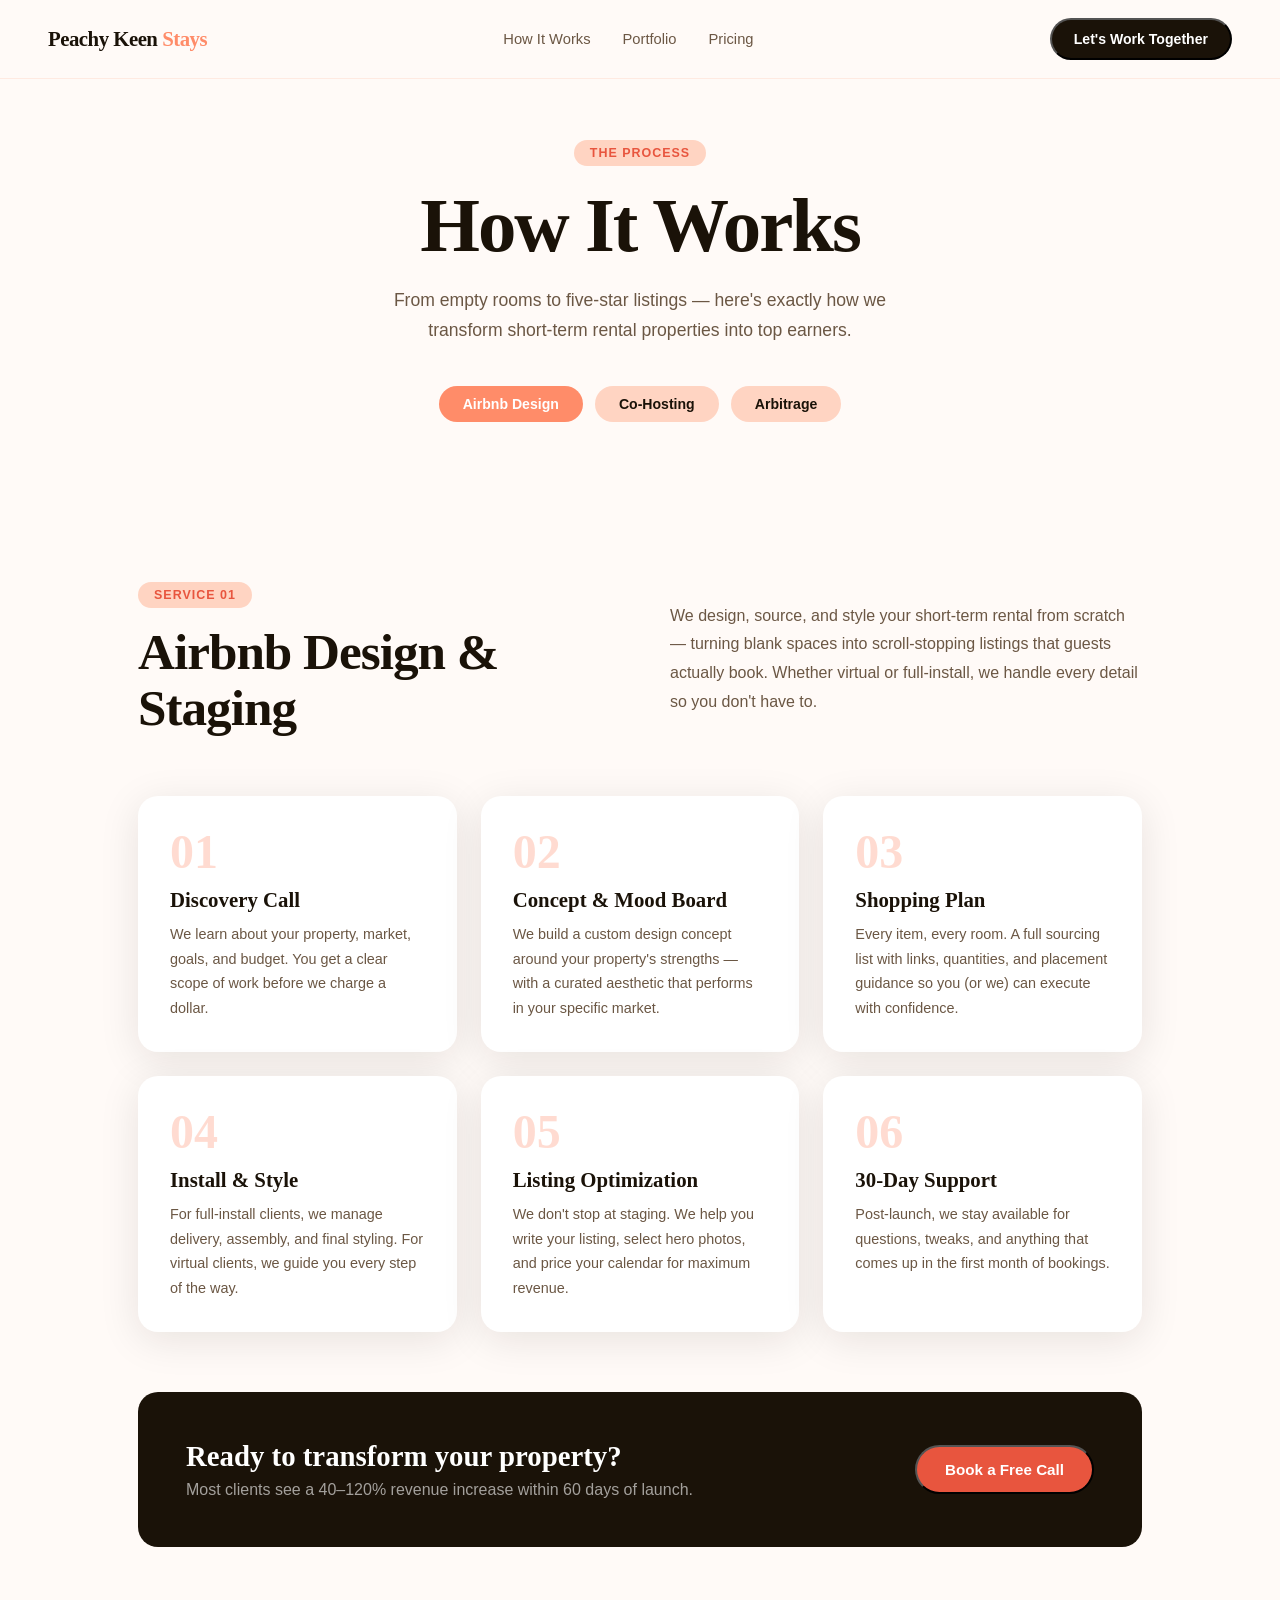
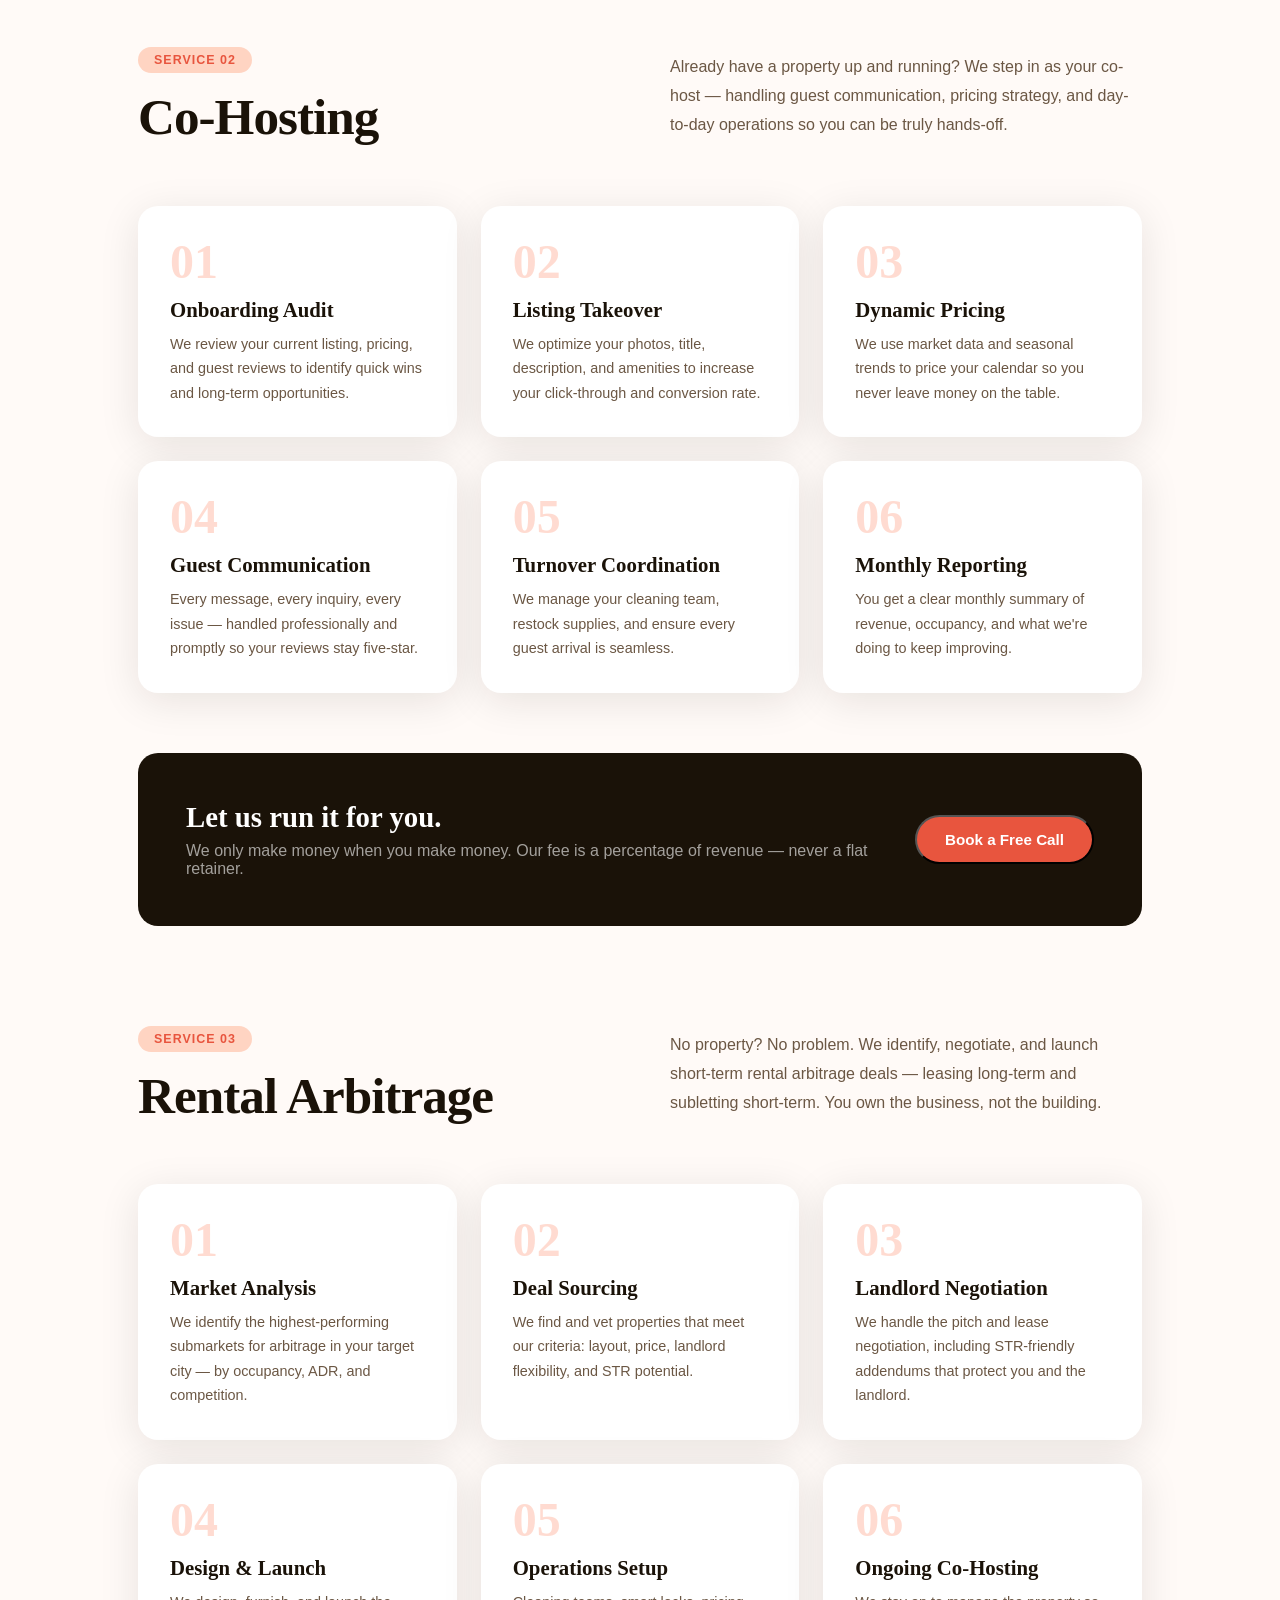
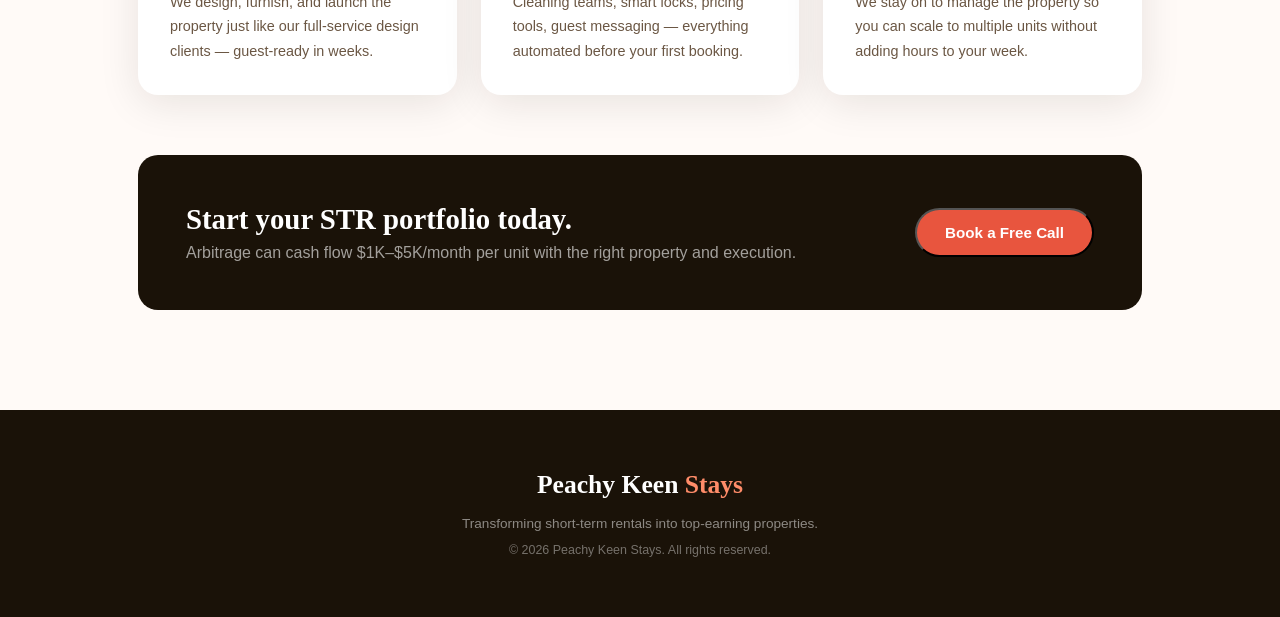
==== how-it-works.html @ 4a0c141a "Add how-it-works page" ====
<!DOCTYPE html>
<html lang="en">
<head>
  <meta charset="UTF-8"/>
  <meta name="viewport" content="width=device-width, initial-scale=1.0"/>
  <title>How It Works – Peachy Keen Stays</title>
  <link rel="preconnect" href="https://fonts.googleapis.com">
  <link rel="preconnect" href="https://fonts.gstatic.com" crossorigin>
  <link href="https://fonts.googleapis.com/css2?family=Libre+Baskerville:ital,wght@0,400;0,700;1,400;1,700&family=Nunito+Sans:wght@300;400;600;700;800&display=swap" rel="stylesheet">
  <link rel="stylesheet" href="styles.css">
  <style>
    .hiw-hero{padding:140px 48px 80px;max-width:900px;margin:0 auto;text-align:center;}
    .hiw-hero h1{font-family:var(--font-head);font-size:clamp(3rem,6vw,5rem);font-weight:800;color:var(--dark);letter-spacing:-2px;margin-bottom:16px;}
    .hiw-hero p{color:var(--mid);font-size:1.1rem;max-width:560px;margin:0 auto 40px;line-height:1.7;}
    .hiw-pills{display:flex;gap:12px;justify-content:center;flex-wrap:wrap;margin-bottom:80px;}
    .hiw-pill{background:var(--peach-light);color:var(--peach-dark);padding:10px 24px;border-radius:50px;font-size:.88rem;font-weight:700;cursor:pointer;text-decoration:none;transition:background .2s;}
    .hiw-pill:hover,.hiw-pill.active{background:var(--peach);color:white;}
    .hiw-service{max-width:1100px;margin:0 auto 100px;padding:0 48px;}
    .hiw-service-header{display:grid;grid-template-columns:1fr 1fr;gap:60px;align-items:center;margin-bottom:60px;}
    .hiw-service-header h2{font-family:var(--font-head);font-size:clamp(2rem,4vw,3.5rem);font-weight:800;color:var(--dark);letter-spacing:-1px;line-height:1.1;}
    .hiw-service-header p{color:var(--mid);line-height:1.8;font-size:1rem;}
    .hiw-steps{display:grid;grid-template-columns:repeat(3,1fr);gap:24px;margin-bottom:60px;}
    .hiw-step{background:var(--white);border-radius:var(--radius);padding:32px;box-shadow:var(--shadow);}
    .step-num{font-family:var(--font-head);font-size:3rem;font-weight:800;color:var(--peach);opacity:.3;line-height:1;margin-bottom:12px;}
    .hiw-step h3{font-family:var(--font-head);font-size:1.3rem;font-weight:800;color:var(--dark);margin-bottom:10px;}
    .hiw-step p{color:var(--mid);font-size:.9rem;line-height:1.7;}
    .hiw-cta-strip{background:var(--dark);border-radius:var(--radius);padding:48px;display:flex;align-items:center;justify-content:space-between;gap:32px;}
    .hiw-cta-strip h3{font-family:var(--font-head);font-size:1.8rem;font-weight:800;color:white;}
    .hiw-cta-strip p{color:rgba(255,255,255,.6);margin-top:8px;}
    @media(max-width:768px){
      .hiw-hero{padding:100px 24px 60px;}
      .hiw-service{padding:0 24px;}
      .hiw-service-header{grid-template-columns:1fr;gap:24px;}
      .hiw-steps{grid-template-columns:1fr;}
      .hiw-cta-strip{flex-direction:column;text-align:center;}
    }
  </style>
</head>
<body>
  <nav class="nav">
    <a href="index.html" class="nav-logo">Peachy Keen <span>Stays</span></a>
    <ul class="nav-links" id="navLinks">
      <li><a href="how-it-works.html">How It Works</a></li>
      <li><a href="portfolio.html">Portfolio</a></li>
      <li><a href="index.html#calculator">Pricing</a></li>
    </ul>
    <button class="nav-cta" onclick="document.getElementById('bookingModal').style.display='flex'">Let's Work Together</button>
    <button class="hamburger" onclick="toggleMenu()">☰</button>
  </nav>

  <div class="hiw-hero">
    <span class="section-label">The Process</span>
    <h1>How It Works</h1>
    <p>From empty rooms to five-star listings — here's exactly how we transform short-term rental properties into top earners.</p>
    <div class="hiw-pills">
      <a href="#airbnb-design" class="hiw-pill active">Airbnb Design</a>
      <a href="#co-hosting" class="hiw-pill">Co-Hosting</a>
      <a href="#arbitrage" class="hiw-pill">Arbitrage</a>
    </div>
  </div>

  <!-- AIRBNB DESIGN -->
  <div class="hiw-service" id="airbnb-design">
    <div class="hiw-service-header">
      <div>
        <span class="section-label">Service 01</span>
        <h2>Airbnb Design &amp; Staging</h2>
      </div>
      <p>We design, source, and style your short-term rental from scratch — turning blank spaces into scroll-stopping listings that guests actually book. Whether virtual or full-install, we handle every detail so you don't have to.</p>
    </div>
    <div class="hiw-steps">
      <div class="hiw-step"><div class="step-num">01</div><h3>Discovery Call</h3><p>We learn about your property, market, goals, and budget. You get a clear scope of work before we charge a dollar.</p></div>
      <div class="hiw-step"><div class="step-num">02</div><h3>Concept &amp; Mood Board</h3><p>We build a custom design concept around your property's strengths — with a curated aesthetic that performs in your specific market.</p></div>
      <div class="hiw-step"><div class="step-num">03</div><h3>Shopping Plan</h3><p>Every item, every room. A full sourcing list with links, quantities, and placement guidance so you (or we) can execute with confidence.</p></div>
      <div class="hiw-step"><div class="step-num">04</div><h3>Install &amp; Style</h3><p>For full-install clients, we manage delivery, assembly, and final styling. For virtual clients, we guide you every step of the way.</p></div>
      <div class="hiw-step"><div class="step-num">05</div><h3>Listing Optimization</h3><p>We don't stop at staging. We help you write your listing, select hero photos, and price your calendar for maximum revenue.</p></div>
      <div class="hiw-step"><div class="step-num">06</div><h3>30-Day Support</h3><p>Post-launch, we stay available for questions, tweaks, and anything that comes up in the first month of bookings.</p></div>
    </div>
    <div class="hiw-cta-strip">
      <div><h3>Ready to transform your property?</h3><p>Most clients see a 40–120% revenue increase within 60 days of launch.</p></div>
      <button class="btn-primary" onclick="document.getElementById('bookingModal').style.display='flex'">Book a Free Call</button>
    </div>
  </div>

  <!-- CO-HOSTING -->
  <div class="hiw-service" id="co-hosting">
    <div class="hiw-service-header">
      <div>
        <span class="section-label">Service 02</span>
        <h2>Co-Hosting</h2>
      </div>
      <p>Already have a property up and running? We step in as your co-host — handling guest communication, pricing strategy, and day-to-day operations so you can be truly hands-off.</p>
    </div>
    <div class="hiw-steps">
      <div class="hiw-step"><div class="step-num">01</div><h3>Onboarding Audit</h3><p>We review your current listing, pricing, and guest reviews to identify quick wins and long-term opportunities.</p></div>
      <div class="hiw-step"><div class="step-num">02</div><h3>Listing Takeover</h3><p>We optimize your photos, title, description, and amenities to increase your click-through and conversion rate.</p></div>
      <div class="hiw-step"><div class="step-num">03</div><h3>Dynamic Pricing</h3><p>We use market data and seasonal trends to price your calendar so you never leave money on the table.</p></div>
      <div class="hiw-step"><div class="step-num">04</div><h3>Guest Communication</h3><p>Every message, every inquiry, every issue — handled professionally and promptly so your reviews stay five-star.</p></div>
      <div class="hiw-step"><div class="step-num">05</div><h3>Turnover Coordination</h3><p>We manage your cleaning team, restock supplies, and ensure every guest arrival is seamless.</p></div>
      <div class="hiw-step"><div class="step-num">06</div><h3>Monthly Reporting</h3><p>You get a clear monthly summary of revenue, occupancy, and what we're doing to keep improving.</p></div>
    </div>
    <div class="hiw-cta-strip">
      <div><h3>Let us run it for you.</h3><p>We only make money when you make money. Our fee is a percentage of revenue — never a flat retainer.</p></div>
      <button class="btn-primary" onclick="document.getElementById('bookingModal').style.display='flex'">Book a Free Call</button>
    </div>
  </div>

  <!-- ARBITRAGE -->
  <div class="hiw-service" id="arbitrage">
    <div class="hiw-service-header">
      <div>
        <span class="section-label">Service 03</span>
        <h2>Rental Arbitrage</h2>
      </div>
      <p>No property? No problem. We identify, negotiate, and launch short-term rental arbitrage deals — leasing long-term and subletting short-term. You own the business, not the building.</p>
    </div>
    <div class="hiw-steps">
      <div class="hiw-step"><div class="step-num">01</div><h3>Market Analysis</h3><p>We identify the highest-performing submarkets for arbitrage in your target city — by occupancy, ADR, and competition.</p></div>
      <div class="hiw-step"><div class="step-num">02</div><h3>Deal Sourcing</h3><p>We find and vet properties that meet our criteria: layout, price, landlord flexibility, and STR potential.</p></div>
      <div class="hiw-step"><div class="step-num">03</div><h3>Landlord Negotiation</h3><p>We handle the pitch and lease negotiation, including STR-friendly addendums that protect you and the landlord.</p></div>
      <div class="hiw-step"><div class="step-num">04</div><h3>Design &amp; Launch</h3><p>We design, furnish, and launch the property just like our full-service design clients — guest-ready in weeks.</p></div>
      <div class="hiw-step"><div class="step-num">05</div><h3>Operations Setup</h3><p>Cleaning teams, smart locks, pricing tools, guest messaging — everything automated before your first booking.</p></div>
      <div class="hiw-step"><div class="step-num">06</div><h3>Ongoing Co-Hosting</h3><p>We stay on to manage the property so you can scale to multiple units without adding hours to your week.</p></div>
    </div>
    <div class="hiw-cta-strip">
      <div><h3>Start your STR portfolio today.</h3><p>Arbitrage can cash flow $1K–$5K/month per unit with the right property and execution.</p></div>
      <button class="btn-primary" onclick="document.getElementById('bookingModal').style.display='flex'">Book a Free Call</button>
    </div>
  </div>

  <footer style="background:var(--dark);color:white;padding:60px 48px;text-align:center;">
    <a href="index.html" style="font-family:var(--font-head);font-size:1.6rem;font-weight:800;color:white;text-decoration:none;">Peachy Keen <span style="color:var(--peach);">Stays</span></a>
    <p style="color:rgba(255,255,255,.5);font-size:.85rem;margin-top:16px;">Transforming short-term rentals into top-earning properties.</p>
    <p style="color:rgba(255,255,255,.4);font-size:.78rem;margin-top:12px;">© 2026 Peachy Keen Stays. All rights reserved.</p>
  </footer>
  <div id="bookingModal" style="display:none;position:fixed;inset:0;background:rgba(0,0,0,.6);z-index:500;align-items:center;justify-content:center;" onclick="if(event.target===this)this.style.display='none'">
    <div style="background:white;border-radius:24px;padding:40px;max-width:520px;width:90%;max-height:90vh;overflow-y:auto;position:relative;">
      <button onclick="document.getElementById('bookingModal').style.display='none'" style="position:absolute;top:16px;right:20px;background:none;border:none;font-size:1.5rem;cursor:pointer;color:var(--mid);">✕</button>
      <h2 style="font-family:var(--font-head);font-size:1.8rem;font-weight:800;margin-bottom:8px;">Book a Free Intro Call</h2>
      <p style="color:var(--mid);margin-bottom:24px;font-size:.95rem;">Let's talk about your property and how we can maximize its potential.</p>
      <iframe src="https://app.usemotion.com/meet/faith-storey/design-intro" width="100%" height="400" frameborder="0" style="border-radius:12px;"></iframe>
    </div>
  </div>
  <script>
    function toggleMenu() {
      document.getElementById('navLinks').classList.toggle('open');
    }
    // Sticky bar scroll trigger
    window.addEventListener('scroll', function() {
      const bar = document.getElementById('stickyBar');
      if (bar) bar.style.transform = window.scrollY > window.innerHeight * 0.5 ? 'translateY(0)' : 'translateY(100%)';
    });
  </script>
</body>
</html>
---- styles.css ----
/* ===========================
   PEACHY KEEN STAYS - STYLES
   =========================== */

:root {
  --peach: #FF8C69;
  --peach-light: #FFD4C2;
  --peach-pale: #FFF5F0;
  --coral: #E8553E;
  --teal: #2A9D8F;
  --teal-dark: #1A7A6E;
  --cream: #FFFAF7;
  --dark: #1A1208;
  --dark-soft: #2D2010;
  --mid: #6B5744;
  --light: #F7EDE4;
  --white: #FFFFFF;
  --font-head: 'Playfair Display', serif;
  --font-body: 'DM Sans', sans-serif;
  --radius: 20px;
  --radius-sm: 12px;
  --shadow: 0 8px 40px rgba(26,18,8,0.10);
  --shadow-lg: 0 20px 80px rgba(26,18,8,0.15);
}

* { margin: 0; padding: 0; box-sizing: border-box; }

html { scroll-behavior: smooth; }

body {
  font-family: var(--font-body);
  background: var(--cream);
  color: var(--dark);
  overflow-x: hidden;
}

/* ========== TYPOGRAPHY ========== */
h1, h2, h3 { font-family: var(--font-head); }

/* ========== NAV ========== */
.nav {
  position: fixed;
  top: 0; left: 0; right: 0;
  z-index: 100;
  display: flex;
  align-items: center;
  justify-content: space-between;
  padding: 18px 48px;
  background: rgba(255,250,247,0.92);
  backdrop-filter: blur(12px);
  border-bottom: 1px solid rgba(255,140,105,0.15);
}

.nav-logo {
  font-family: var(--font-head);
  font-size: 1.3rem;
  font-weight: 900;
  color: var(--dark);
  text-decoration: none;
  letter-spacing: -0.5px;
}
.nav-logo span { color: var(--peach); }

.nav-links {
  display: flex;
  gap: 32px;
  list-style: none;
}
.nav-links a {
  color: var(--mid);
  text-decoration: none;
  font-size: 0.92rem;
  font-weight: 500;
  transition: color 0.2s;
}
.nav-links a:hover { color: var(--coral); }

.nav-cta {
  background: var(--dark);
  color: var(--white);
  padding: 11px 22px;
  border-radius: 50px;
  text-decoration: none;
  font-size: 0.88rem;
  font-weight: 600;
  transition: background 0.2s, transform 0.2s;
}
.nav-cta:hover { background: var(--coral); transform: translateY(-1px); }

.hamburger {
  display: none;
  background: none;
  border: none;
  font-size: 1.5rem;
  cursor: pointer;
  color: var(--dark);
}

/* ========== BUTTONS ========== */
.btn-primary {
  display: inline-block;
  background: var(--coral);
  color: white;
  padding: 14px 28px;
  border-radius: 50px;
  text-decoration: none;
  font-weight: 600;
  font-size: 0.95rem;
  transition: all 0.2s;
  white-space: nowrap;
}
.btn-primary:hover {
  background: #d04430;
  transform: translateY(-2px);
  box-shadow: 0 8px 24px rgba(232,85,62,0.35);
}

.btn-secondary {
  display: inline-block;
  color: var(--dark);
  padding: 14px 28px;
  border-radius: 50px;
  text-decoration: none;
  font-weight: 600;
  font-size: 0.95rem;
  border: 2px solid var(--dark);
  transition: all 0.2s;
}
.btn-secondary:hover {
  background: var(--dark);
  color: white;
  transform: translateY(-2px);
}

/* ========== HERO ========== */
.hero {
  min-height: 100vh;
  display: flex;
  align-items: center;
  padding: 120px 48px 80px;
  gap: 60px;
  background: var(--cream);
  position: relative;
  overflow: hidden;
}

.hero::before {
  content: '';
  position: absolute;
  top: -200px; right: -200px;
  width: 700px; height: 700px;
  background: radial-gradient(circle, rgba(255,140,105,0.18) 0%, transparent 70%);
  pointer-events: none;
}

.hero-content {
  flex: 1;
  max-width: 580px;
  position: relative;
  z-index: 1;
}

.hero-tag {
  display: inline-block;
  background: var(--peach-light);
  color: var(--coral);
  padding: 8px 18px;
  border-radius: 50px;
  font-size: 0.82rem;
  font-weight: 600;
  letter-spacing: 0.5px;
  text-transform: uppercase;
  margin-bottom: 24px;
}

.hero-title {
  font-size: clamp(3rem, 6vw, 5.5rem);
  line-height: 1.05;
  color: var(--dark);
  margin-bottom: 24px;
  letter-spacing: -2px;
}
.hero-title em {
  font-style: italic;
  color: var(--peach);
}

.hero-sub {
  font-size: 1.1rem;
  color: var(--mid);
  line-height: 1.7;
  margin-bottom: 36px;
  max-width: 460px;
}

.hero-btns {
  display: flex;
  gap: 16px;
  flex-wrap: wrap;
}

.hero-visual {
  flex: 1;
  display: flex;
  justify-content: center;
  position: relative;
}

.hero-img-wrap {
  position: relative;
  width: 100%;
  max-width: 540px;
}

.hero-placeholder {
  width: 100%;
  aspect-ratio: 4/3;
  background: linear-gradient(135deg, var(--peach-light) 0%, var(--light) 100%);
  border-radius: 24px;
  display: flex;
  flex-direction: column;
  align-items: center;
  justify-content: center;
  gap: 8px;
  box-shadow: var(--shadow-lg);
}
.hero-placeholder span {
  font-size: 1.5rem;
  color: var(--peach);
  font-family: var(--font-head);
  font-weight: 700;
}
.hero-placeholder p {
  color: var(--mid);
  font-size: 0.9rem;
}

.hero-badge {
  position: absolute;
  bottom: -20px;
  left: -20px;
  background: var(--dark);
  color: white;
  padding: 18px 22px;
  border-radius: 18px;
  text-align: center;
  box-shadow: var(--shadow);
}
.badge-num {
  display: block;
  font-family: var(--font-head);
  font-size: 2rem;
  font-weight: 900;
  color: var(--peach);
  line-height: 1;
}
.badge-label {
  font-size: 0.75rem;
  font-weight: 500;
  opacity: 0.8;
}

/* ========== TICKER ========== */
.ticker-wrap {
  background: var(--dark);
  padding: 16px 0;
  overflow: hidden;
  white-space: nowrap;
}

.ticker {
  display: inline-block;
  animation: ticker 30s linear infinite;
}

.ticker span {
  display: inline-block;
  color: var(--peach);
  font-size: 0.88rem;
  font-weight: 600;
  letter-spacing: 0.5px;
  text-transform: uppercase;
  padding: 0 24px;
}

@keyframes ticker {
  0% { transform: translateX(0); }
  100% { transform: translateX(-50%); }
}

/* ========== SECTIONS ========== */
.section {
  padding: 100px 48px;
}

.section-inner {
  max-width: 1200px;
  margin: 0 auto;
}

.section-label {
  display: inline-block;
  background: var(--peach-light);
  color: var(--coral);
  padding: 6px 16px;
  border-radius: 50px;
  font-size: 0.78rem;
  font-weight: 700;
  letter-spacing: 1px;
  text-transform: uppercase;
  margin-bottom: 16px;
}

.section-title {
  font-size: clamp(2rem, 4vw, 3.2rem);
  line-height: 1.15;
  letter-spacing: -1.5px;
  color: var(--dark);
  margin-bottom: 20px;
}

.section-sub {
  color: var(--mid);
  font-size: 1.05rem;
  line-height: 1.7;
  max-width: 520px;
  margin-bottom: 48px;
}

/* ========== HOW IT WORKS ========== */
.how-it-works {
  background: var(--white);
}

.services-grid {
  display: grid;
  grid-template-columns: repeat(3, 1fr);
  gap: 24px;
  margin-top: 48px;
}

.service-card {
  padding: 40px 32px;
  border-radius: var(--radius);
  position: relative;
  overflow: hidden;
  transition: transform 0.3s, box-shadow 0.3s;
}
.service-card:hover {
  transform: translateY(-6px);
  box-shadow: var(--shadow-lg);
}

.card-peach { background: var(--peach-pale); }
.card-teal { background: #EBF8F6; }
.card-coral { background: #FFF0ED; }

.service-icon {
  font-size: 2.5rem;
  margin-bottom: 20px;
  display: block;
}

.service-card h3 {
  font-size: 1.5rem;
  color: var(--dark);
  margin-bottom: 12px;
  letter-spacing: -0.5px;
}

.service-card p {
  color: var(--mid);
  line-height: 1.65;
  margin-bottom: 24px;
  font-size: 0.95rem;
}

.card-link {
  color: var(--coral);
  text-decoration: none;
  font-weight: 600;
  font-size: 0.92rem;
  transition: gap 0.2s;
}
.card-link:hover { opacity: 0.75; }

/* ========== PORTFOLIO ========== */
.portfolio {
  background: var(--cream);
}

.portfolio-grid {
  display: grid;
  grid-template-columns: repeat(3, 1fr);
  gap: 28px;
  margin-bottom: 48px;
}

.portfolio-item {}

.slider-wrap {
  border-radius: var(--radius);
  overflow: hidden;
  box-shadow: var(--shadow);
  margin-bottom: 16px;
}

.before-after-container {
  position: relative;
  aspect-ratio: 4/3;
  overflow: hidden;
  cursor: ew-resize;
}

.img-placeholder {
  width: 100%;
  height: 100%;
  display: flex;
  align-items: center;
  justify-content: center;
  font-family: var(--font-head);
  font-size: 1.3rem;
  font-weight: 700;
}

.after-img {
  position: absolute;
  inset: 0;
  background: linear-gradient(135deg, #FFD4C2 0%, #FF8C69 100%);
  color: var(--coral);
}

.before-overlay {
  position: absolute;
  inset: 0;
  overflow: hidden;
  width: 50%;
}

.before-img {
  position: absolute;
  inset: 0;
  background: linear-gradient(135deg, #e8e8e8 0%, #b0b0b0 100%);
  color: #666;
  width: 100%;
  /* Make it look like it stretches past the clip */
  min-width: 200%;
  /* Offset to keep it visually aligned */
  transform-origin: left;
}

.slider-input {
  position: absolute;
  inset: 0;
  width: 100%;
  height: 100%;
  opacity: 0;
  cursor: ew-resize;
  z-index: 10;
  margin: 0;
}

.slider-handle {
  position: absolute;
  top: 50%;
  transform: translate(-50%, -50%);
  width: 40px;
  height: 40px;
  background: white;
  border-radius: 50%;
  display: flex;
  align-items: center;
  justify-content: center;
  font-size: 0.65rem;
  color: var(--dark);
  box-shadow: 0 2px 12px rgba(0,0,0,0.25);
  z-index: 9;
  pointer-events: none;
  font-weight: 700;
}

.portfolio-meta {
  padding: 4px 4px 0;
}
.portfolio-meta h4 {
  font-family: var(--font-head);
  font-size: 1.1rem;
  color: var(--dark);
  margin-bottom: 4px;
}
.portfolio-meta p {
  color: var(--mid);
  font-size: 0.85rem;
}

.center-btn {
  text-align: center;
}

/* ========== CALCULATOR ========== */
.calculator {
  background: var(--dark);
  color: white;
}

.calculator .section-label {
  background: rgba(255,140,105,0.2);
  color: var(--peach);
}

.calculator .section-title {
  color: white;
}

.calculator .section-sub {
  color: rgba(255,255,255,0.65);
}

.calc-wrap {
  display: grid;
  grid-template-columns: 1.4fr 1fr;
  gap: 48px;
  align-items: start;
}

.calc-form {
  background: rgba(255,255,255,0.06);
  border: 1px solid rgba(255,255,255,0.1);
  border-radius: var(--radius);
  padding: 40px;
}

.calc-group {
  margin-bottom: 32px;
}

.calc-group label {
  display: block;
  font-size: 0.88rem;
  font-weight: 600;
  color: rgba(255,255,255,0.7);
  text-transform: uppercase;
  letter-spacing: 0.5px;
  margin-bottom: 12px;
}

.calc-options {
  display: flex;
  gap: 10px;
  flex-wrap: wrap;
}

.calc-opt {
  padding: 10px 20px;
  border-radius: 50px;
  border: 1.5px solid rgba(255,255,255,0.2);
  background: transparent;
  color: rgba(255,255,255,0.7);
  font-family: var(--font-body);
  font-size: 0.88rem;
  font-weight: 500;
  cursor: pointer;
  transition: all 0.2s;
}

.calc-opt:hover {
  border-color: var(--peach);
  color: var(--peach);
}

.calc-opt.active {
  background: var(--peach);
  border-color: var(--peach);
  color: var(--dark);
  font-weight: 700;
}

.calc-range {
  width: 100%;
  accent-color: var(--peach);
  height: 6px;
  border-radius: 3px;
  background: rgba(255,255,255,0.15);
  outline: none;
  cursor: pointer;
}

.calc-result {
  display: flex;
  align-items: center;
  justify-content: space-between;
  padding-top: 28px;
  border-top: 1px solid rgba(255,255,255,0.12);
  gap: 20px;
  flex-wrap: wrap;
}

.calc-estimate {
  display: flex;
  flex-direction: column;
  gap: 4px;
}

.est-label {
  font-size: 0.8rem;
  font-weight: 600;
  color: rgba(255,255,255,0.5);
  text-transform: uppercase;
  letter-spacing: 0.5px;
}

.est-price {
  font-family: var(--font-head);
  font-size: 2rem;
  font-weight: 700;
  color: var(--peach);
  letter-spacing: -1px;
}

.calc-side {}

.calc-features {
  background: rgba(255,255,255,0.06);
  border: 1px solid rgba(255,140,105,0.25);
  border-radius: var(--radius);
  padding: 36px;
}

.calc-features h4 {
  font-family: var(--font-head);
  font-size: 1.4rem;
  color: white;
  margin-bottom: 20px;
}

.calc-features ul {
  list-style: none;
  display: flex;
  flex-direction: column;
  gap: 14px;
}

.calc-features li {
  color: rgba(255,255,255,0.75);
  font-size: 0.95rem;
  line-height: 1.5;
}

/* ========== SCHEDULING ========== */
.schedule {
  background: var(--light);
}

.schedule-inner {
  display: grid;
  grid-template-columns: 1fr 1fr;
  gap: 64px;
  align-items: center;
}

.schedule-text .section-title {
  margin-bottom: 20px;
}

.schedule-text p {
  color: var(--mid);
  line-height: 1.7;
  font-size: 1rem;
  margin-bottom: 28px;
}

.schedule-perks {
  list-style: none;
  display: flex;
  flex-direction: column;
  gap: 12px;
}

.schedule-perks li {
  color: var(--mid);
  font-weight: 500;
  font-size: 0.95rem;
}

.schedule-embed {
  background: white;
  border-radius: var(--radius);
  box-shadow: var(--shadow);
  overflow: hidden;
}

.embed-placeholder {
  padding: 60px 40px;
  text-align: center;
  display: flex;
  flex-direction: column;
  align-items: center;
  gap: 14px;
}

.embed-icon {
  font-size: 3rem;
}

.embed-placeholder h4 {
  font-family: var(--font-head);
  font-size: 1.4rem;
  color: var(--dark);
}

.embed-placeholder p {
  color: var(--mid);
  font-size: 0.92rem;
}

/* ========== FAQ ========== */
.faq {
  background: var(--white);
}

.faq-list {
  max-width: 760px;
  margin-top: 48px;
  display: flex;
  flex-direction: column;
  gap: 0;
}

.faq-item {
  border-bottom: 1px solid var(--light);
  cursor: pointer;
  padding: 24px 0;
  transition: all 0.2s;
}

.faq-q {
  display: flex;
  justify-content: space-between;
  align-items: center;
  font-weight: 600;
  font-size: 1rem;
  color: var(--dark);
  gap: 16px;
}

.faq-icon {
  width: 28px;
  height: 28px;
  background: var(--peach-light);
  color: var(--coral);
  border-radius: 50%;
  display: flex;
  align-items: center;
  justify-content: center;
  font-weight: 700;
  font-size: 1rem;
  flex-shrink: 0;
  transition: all 0.3s;
}

.faq-item.open .faq-icon {
  background: var(--coral);
  color: white;
  transform: rotate(45deg);
}

.faq-a {
  max-height: 0;
  overflow: hidden;
  transition: max-height 0.35s ease, padding 0.35s ease;
  color: var(--mid);
  line-height: 1.7;
  font-size: 0.95rem;
}

.faq-item.open .faq-a {
  max-height: 200px;
  padding-top: 14px;
}

/* ========== FOOTER ========== */
.footer {
  background: var(--dark-soft);
  color: white;
  padding: 64px 48px 0;
}

.footer-inner {
  max-width: 1200px;
  margin: 0 auto;
  display: grid;
  grid-template-columns: 2fr 1fr 1.5fr;
  gap: 48px;
  padding-bottom: 48px;
}

.footer-logo {
  font-family: var(--font-head);
  font-size: 1.5rem;
  font-weight: 900;
  margin-bottom: 14px;
}
.footer-logo span { color: var(--peach); }

.footer-brand p {
  color: rgba(255,255,255,0.55);
  font-size: 0.92rem;
  line-height: 1.6;
  margin-bottom: 20px;
  max-width: 280px;
}

.footer-socials {
  display: flex;
  gap: 16px;
}
.footer-socials a {
  color: rgba(255,255,255,0.6);
  text-decoration: none;
  font-size: 0.88rem;
  font-weight: 500;
  transition: color 0.2s;
}
.footer-socials a:hover { color: var(--peach); }

.footer-links {
  display: flex;
  flex-direction: column;
  gap: 12px;
}
.footer-links h5 {
  color: rgba(255,255,255,0.4);
  font-size: 0.75rem;
  text-transform: uppercase;
  letter-spacing: 1px;
  margin-bottom: 4px;
}
.footer-links a {
  color: rgba(255,255,255,0.65);
  text-decoration: none;
  font-size: 0.92rem;
  transition: color 0.2s;
}
.footer-links a:hover { color: var(--peach); }

.footer-cta {
  display: flex;
  flex-direction: column;
  gap: 16px;
}
.footer-cta h5 {
  font-family: var(--font-head);
  font-size: 1.3rem;
  color: white;
  line-height: 1.35;
}

.footer-bottom {
  max-width: 1200px;
  margin: 0 auto;
  padding: 20px 0;
  border-top: 1px solid rgba(255,255,255,0.08);
}
.footer-bottom p {
  color: rgba(255,255,255,0.35);
  font-size: 0.82rem;
}

/* ========== RESPONSIVE ========== */
@media (max-width: 1024px) {
  .hero { padding: 100px 32px 60px; }
  .section { padding: 80px 32px; }
  .nav { padding: 16px 32px; }
  .services-grid { grid-template-columns: 1fr; gap: 16px; }
  .portfolio-grid { grid-template-columns: 1fr 1fr; }
  .calc-wrap { grid-template-columns: 1fr; }
  .schedule-inner { grid-template-columns: 1fr; }
  .footer-inner { grid-template-columns: 1fr 1fr; }
}

@media (max-width: 768px) {
  .nav { padding: 14px 20px; }
  .nav-links, .nav-cta { display: none; }
  .hamburger { display: block; }
  .hero { flex-direction: column; padding: 100px 20px 60px; text-align: center; gap: 40px; }
  .hero-btns { justify-content: center; }
  .hero-sub { margin: 0 auto 36px; }
  .section { padding: 60px 20px; }
  .portfolio-grid { grid-template-columns: 1fr; }
  .footer-inner { grid-template-columns: 1fr; gap: 32px; }
  .calc-form { padding: 24px; }
}
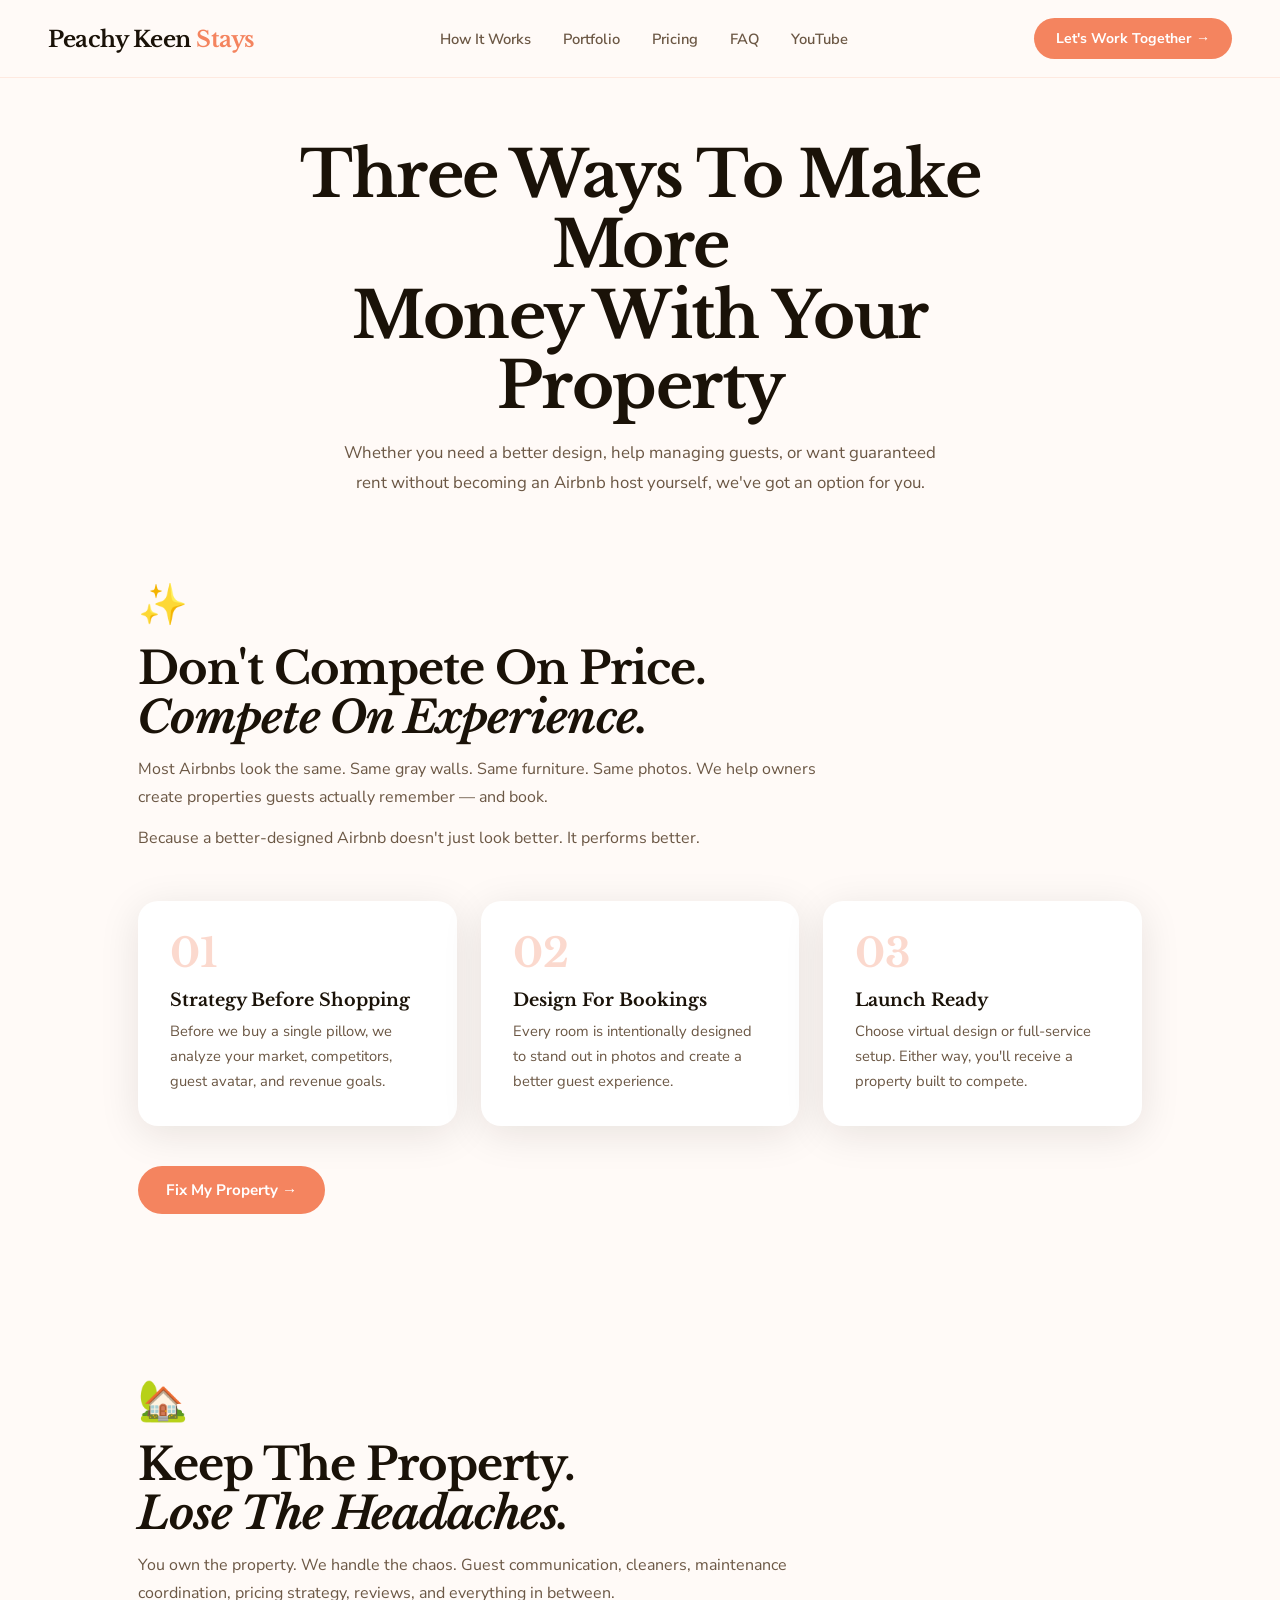
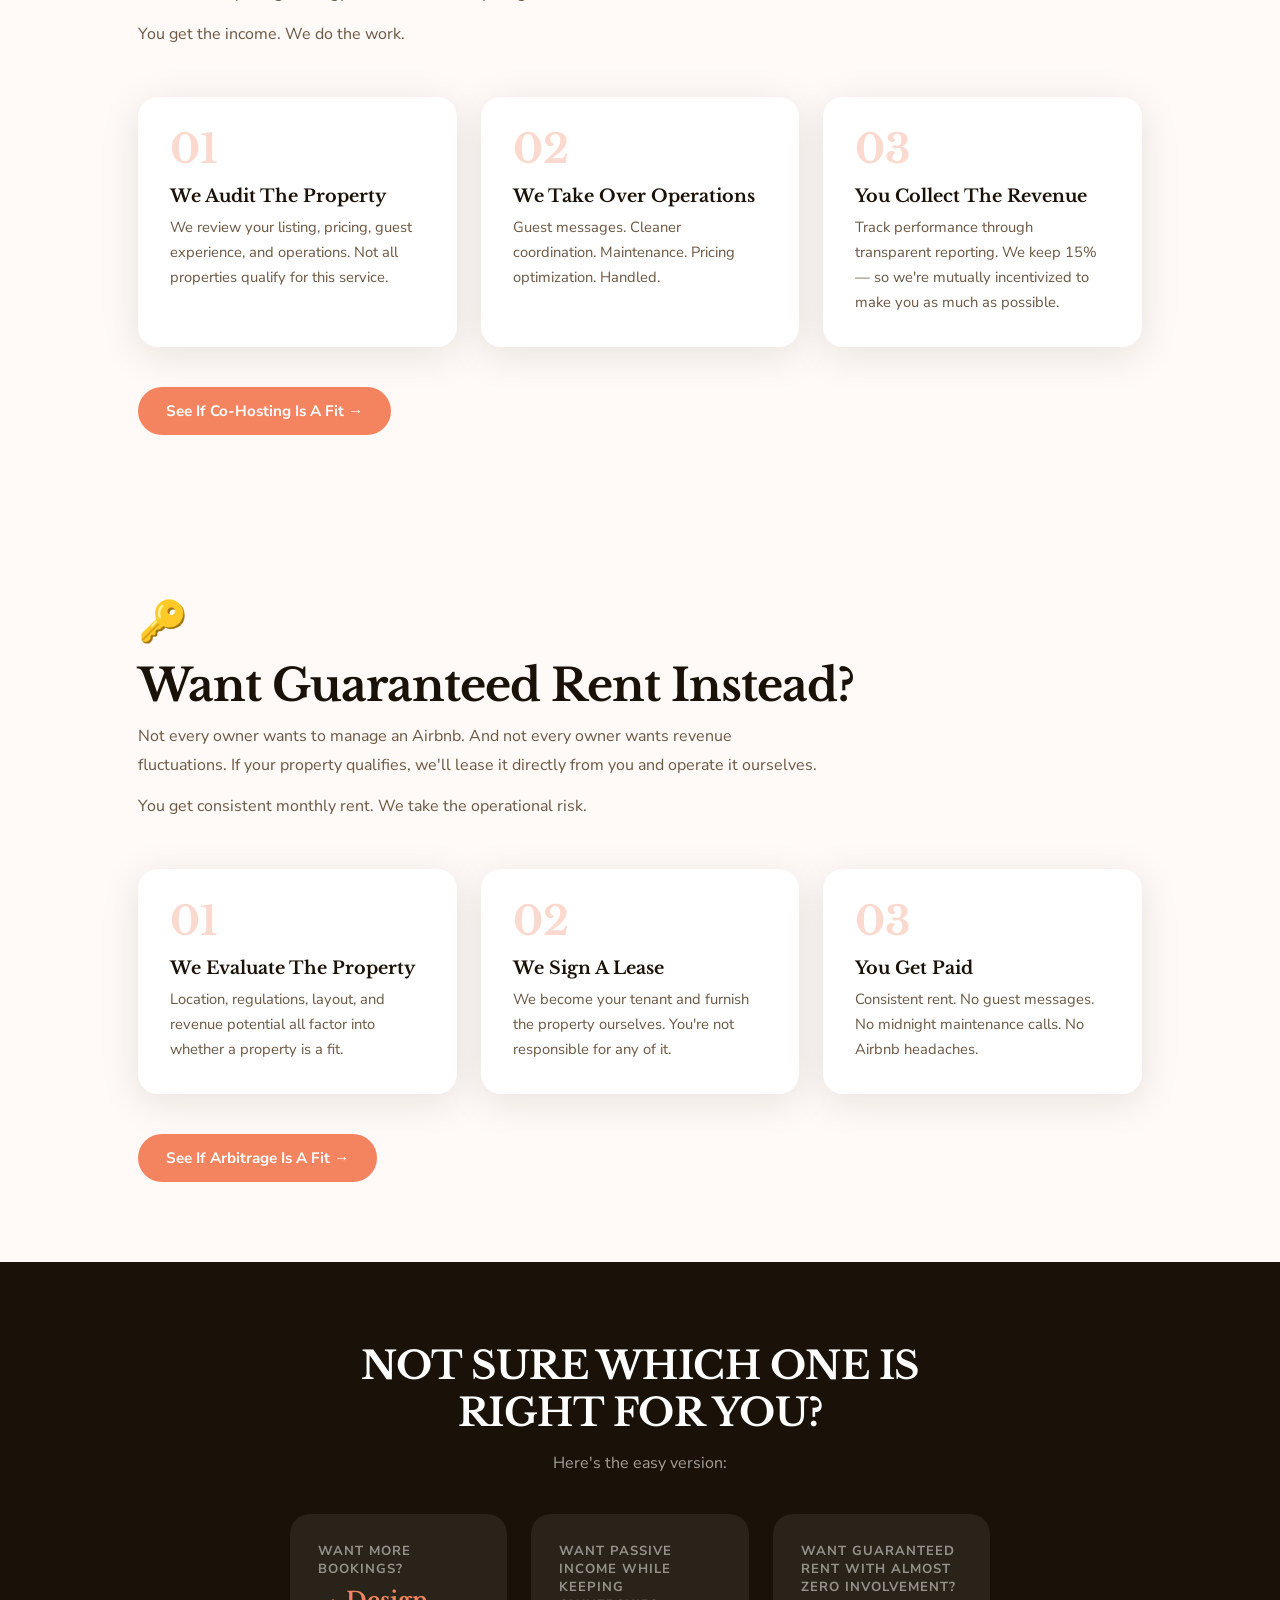
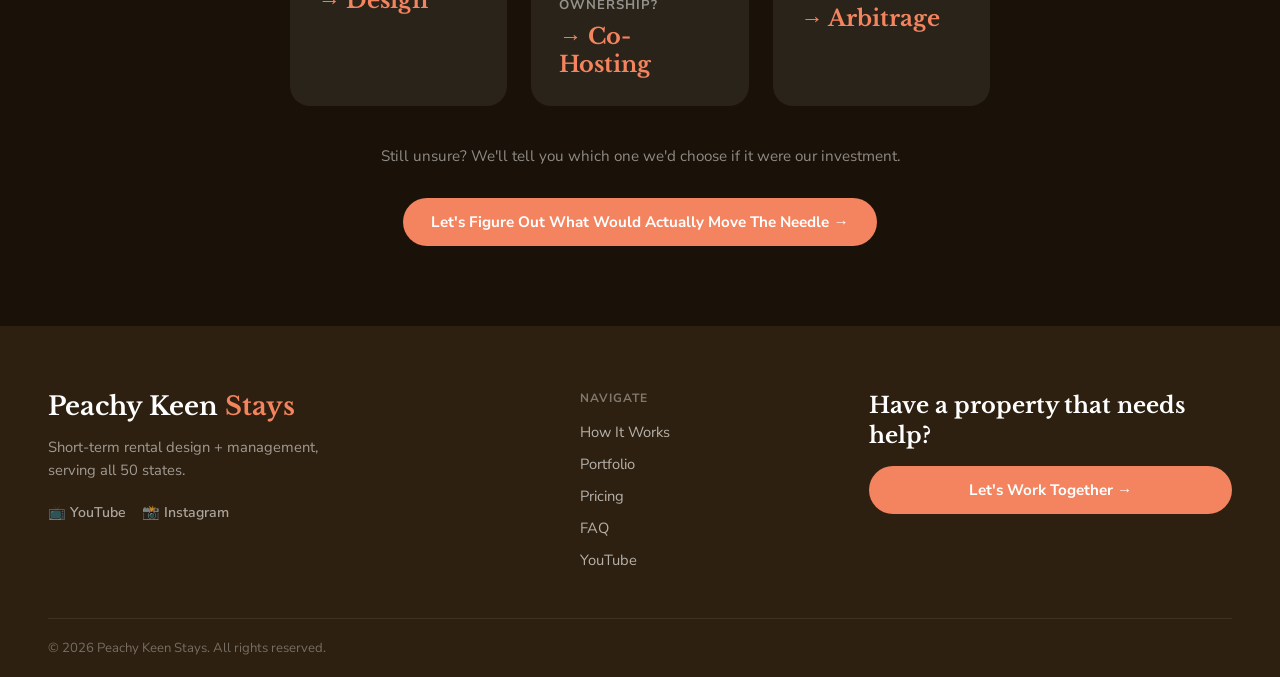
==== commit 9ba3d86b: "Restore correct how-it-works page, remove Instagram link" ====
--- a/how-it-works.html
+++ b/how-it-works.html
@@ -6,150 +6,1327 @@
   <title>How It Works – Peachy Keen Stays</title>
   <link rel="preconnect" href="https://fonts.googleapis.com">
   <link rel="preconnect" href="https://fonts.gstatic.com" crossorigin>
-  <link href="https://fonts.googleapis.com/css2?family=Libre+Baskerville:ital,wght@0,400;0,700;1,400;1,700&family=Nunito+Sans:wght@300;400;600;700;800&display=swap" rel="stylesheet">
-  <link rel="stylesheet" href="styles.css">
+  <link href="https://fonts.googleapis.com/css2?family=Libre+Baskerville:ital,wght@0,400;0,700;1,400;1,700&family=Nunito+Sans:wght@300;400;600;700&display=swap" rel="stylesheet">
+  <style>
+/* ===========================
+   PEACHY KEEN STAYS - STYLES
+   =========================== */
+
+:root {
+  --peach: #F4845F;
+  --peach-light: #FFD9C8;
+  --peach-pale: #FFF5F0;
+  --peach-dark: #E06A42;
+  --teal: #2A9D8F;
+  --teal-dark: #1A7A6E;
+  --cream: #FFFAF7;
+  --dark: #1A1208;
+  --dark-soft: #2D2010;
+  --mid: #6B5744;
+  --light: #F7EDE4;
+  --white: #FFFFFF;
+  --font-head: 'Libre Baskerville', serif;
+  --font-body: 'Nunito Sans', sans-serif;
+  --radius: 20px;
+  --radius-sm: 12px;
+  --shadow: 0 8px 40px rgba(26,18,8,0.10);
+  --shadow-lg: 0 20px 80px rgba(26,18,8,0.15);
+}
+
+* { margin: 0; padding: 0; box-sizing: border-box; }
+html { scroll-behavior: smooth; }
+body {
+  font-family: var(--font-body);
+  background: var(--cream);
+  color: var(--dark);
+  overflow-x: hidden;
+}
+
+/* ========== TYPOGRAPHY ========== */
+h1, h2, h3, h4 { font-family: var(--font-head); }
+
+/* ========== NAV ========== */
+.nav {
+  position: fixed;
+  top: 0; left: 0; right: 0;
+  z-index: 100;
+  display: flex;
+  align-items: center;
+  justify-content: space-between;
+  padding: 18px 48px;
+  background: rgba(255,250,247,0.95);
+  backdrop-filter: blur(12px);
+  border-bottom: 1px solid rgba(244,132,95,0.15);
+  transition: box-shadow 0.3s;
+}
+
+.nav-logo {
+  font-family: var(--font-head);
+  font-size: 1.4rem;
+  font-weight: 800;
+  color: var(--dark);
+  text-decoration: none;
+  letter-spacing: -0.5px;
+}
+.nav-logo span { color: var(--peach); }
+
+.nav-links {
+  display: flex;
+  gap: 32px;
+  list-style: none;
+}
+.nav-links a {
+  color: var(--mid);
+  text-decoration: none;
+  font-size: 0.92rem;
+  font-weight: 600;
+  transition: color 0.2s;
+}
+.nav-links a:hover { color: var(--peach); }
+
+.nav-cta {
+  background: var(--peach);
+  color: var(--white);
+  padding: 11px 22px;
+  border-radius: 50px;
+  text-decoration: none;
+  font-size: 0.88rem;
+  font-weight: 700;
+  transition: background 0.2s, transform 0.2s;
+  cursor: pointer;
+  border: none;
+  font-family: var(--font-body);
+}
+.nav-cta:hover { background: var(--peach-dark); transform: translateY(-1px); }
+
+.hamburger {
+  display: none;
+  background: none;
+  border: none;
+  font-size: 1.5rem;
+  cursor: pointer;
+  color: var(--dark);
+}
+
+/* ========== BUTTONS ========== */
+.btn-primary {
+  display: inline-block;
+  background: var(--peach);
+  color: white;
+  padding: 14px 28px;
+  border-radius: 50px;
+  text-decoration: none;
+  font-weight: 700;
+  font-size: 0.95rem;
+  transition: all 0.2s;
+  white-space: nowrap;
+  border: none;
+  cursor: pointer;
+  font-family: var(--font-body);
+}
+.btn-primary:hover {
+  background: var(--peach-dark);
+  transform: translateY(-2px);
+  box-shadow: 0 8px 24px rgba(244,132,95,0.4);
+}
+
+.btn-secondary {
+  display: inline-block;
+  color: var(--dark);
+  padding: 14px 28px;
+  border-radius: 50px;
+  text-decoration: none;
+  font-weight: 700;
+  font-size: 0.95rem;
+  border: 2px solid var(--dark);
+  transition: all 0.2s;
+  cursor: pointer;
+  font-family: var(--font-body);
+  background: none;
+}
+.btn-secondary:hover {
+  background: var(--dark);
+  color: white;
+  transform: translateY(-2px);
+}
+
+/* ========== HERO ========== */
+.hero {
+  min-height: calc(100vh - 60px);
+  display: flex;
+  align-items: center;
+  padding: 100px 48px 60px;
+  gap: 60px;
+  background: var(--cream);
+  position: relative;
+  overflow: hidden;
+}
+.hero::before {
+  content: '';
+  position: absolute;
+  top: -200px; right: -200px;
+  width: 700px; height: 700px;
+  background: radial-gradient(circle, rgba(244,132,95,0.15) 0%, transparent 70%);
+  pointer-events: none;
+}
+
+.hero-content {
+  flex: 1;
+  max-width: 580px;
+  position: relative;
+  z-index: 1;
+}
+
+.hero-tag {
+  display: inline-block;
+  background: var(--peach-light);
+  color: var(--peach-dark);
+  padding: 8px 18px;
+  border-radius: 50px;
+  font-size: 0.82rem;
+  font-weight: 700;
+  letter-spacing: 0.5px;
+  text-transform: uppercase;
+  margin-bottom: 24px;
+}
+
+.hero-title {
+  font-size: clamp(3rem, 6vw, 5.5rem);
+  line-height: 1.05;
+  color: var(--dark);
+  margin-bottom: 24px;
+  letter-spacing: -2px;
+  font-weight: 700;
+}
+.hero-title em {
+  font-style: italic;
+  color: var(--peach);
+}
+
+.hero-sub {
+  font-size: 1.1rem;
+  color: var(--mid);
+  line-height: 1.7;
+  margin-bottom: 36px;
+  max-width: 460px;
+}
+
+.hero-btns { display: flex; gap: 16px; flex-wrap: wrap; }
+
+.hero-visual { flex: 1; display: flex; justify-content: center; position: relative; }
+
+.hero-img-wrap { position: relative; width: 100%; max-width: 540px; }
+
+.hero-placeholder {
+  width: 100%;
+  aspect-ratio: 4/3;
+  background: linear-gradient(135deg, var(--peach-light) 0%, var(--light) 100%);
+  border-radius: 24px;
+  display: flex;
+  flex-direction: column;
+  align-items: center;
+  justify-content: center;
+  gap: 8px;
+  box-shadow: var(--shadow-lg);
+}
+.hero-placeholder span { font-size: 1.5rem; color: var(--peach); font-family: var(--font-head); font-weight: 700; }
+.hero-placeholder p { color: var(--mid); font-size: 0.9rem; }
+
+.hero-badge {
+  position: absolute;
+  bottom: -20px; left: -20px;
+  background: var(--dark);
+  color: white;
+  padding: 18px 22px;
+  border-radius: 18px;
+  text-align: center;
+  box-shadow: var(--shadow);
+}
+.badge-num { display: block; font-family: var(--font-head); font-size: 2rem; font-weight: 700; color: var(--peach); line-height: 1; }
+.badge-label { font-size: 0.75rem; font-weight: 600; opacity: 0.8; }
+
+/* ========== TICKER ========== */
+.ticker-wrap {
+  background: var(--peach);
+  padding: 16px 0;
+  overflow: hidden;
+  white-space: nowrap;
+}
+.ticker {
+  display: inline-block;
+  animation: ticker 30s linear infinite;
+}
+.ticker span {
+  display: inline-block;
+  color: white;
+  font-size: 0.88rem;
+  font-weight: 700;
+  letter-spacing: 0.5px;
+  text-transform: uppercase;
+  padding: 0 24px;
+}
+@keyframes ticker {
+  0% { transform: translateX(0); }
+  100% { transform: translateX(-50%); }
+}
+
+/* ========== SECTIONS ========== */
+.section { padding: 100px 48px; }
+.section-inner { max-width: 1200px; margin: 0 auto; }
+
+.section-label {
+  display: inline-block;
+  background: var(--peach-light);
+  color: var(--peach-dark);
+  padding: 6px 16px;
+  border-radius: 50px;
+  font-size: 0.78rem;
+  font-weight: 700;
+  letter-spacing: 1px;
+  text-transform: uppercase;
+  margin-bottom: 16px;
+}
+
+.section-title {
+  font-size: clamp(2rem, 4vw, 3.2rem);
+  line-height: 1.15;
+  letter-spacing: -1px;
+  color: var(--dark);
+  margin-bottom: 20px;
+  font-weight: 700;
+}
+
+.section-sub {
+  color: var(--mid);
+  font-size: 1.05rem;
+  line-height: 1.7;
+  max-width: 520px;
+  margin-bottom: 48px;
+}
+
+/* ========== HOW IT WORKS (on home = overview cards) ========== */
+.how-it-works { background: var(--white); }
+
+.services-grid {
+  display: grid;
+  grid-template-columns: repeat(3, 1fr);
+  gap: 24px;
+  margin-top: 48px;
+}
+
+.service-card {
+  padding: 40px 32px;
+  border-radius: var(--radius);
+  transition: transform 0.3s, box-shadow 0.3s;
+}
+.service-card:hover { transform: translateY(-6px); box-shadow: var(--shadow-lg); }
+
+.card-peach { background: var(--peach-pale); }
+.card-teal  { background: #EBF8F6; }
+.card-coral { background: #FFF0ED; }
+
+.service-icon { font-size: 2.5rem; margin-bottom: 20px; display: block; }
+
+.service-card h3 { font-size: 1.6rem; color: var(--dark); margin-bottom: 12px; font-weight: 700; }
+.service-card p  { color: var(--mid); line-height: 1.65; margin-bottom: 24px; font-size: 0.95rem; }
+
+.card-link {
+  color: var(--peach);
+  text-decoration: none;
+  font-weight: 700;
+  font-size: 0.92rem;
+  transition: opacity 0.2s;
+}
+.card-link:hover { opacity: 0.75; }
+
+/* ========== PORTFOLIO (home preview) ========== */
+.portfolio { background: var(--cream); }
+
+.portfolio-grid {
+  display: grid;
+  grid-template-columns: repeat(3, 1fr);
+  gap: 28px;
+  margin-bottom: 48px;
+}
+
+.slider-wrap {
+  border-radius: var(--radius);
+  overflow: hidden;
+  box-shadow: var(--shadow);
+  margin-bottom: 16px;
+}
+
+.before-after-container {
+  position: relative;
+  aspect-ratio: 4/3;
+  overflow: hidden;
+  cursor: ew-resize;
+}
+
+.img-placeholder {
+  position: absolute;
+  inset: 0;
+  width: 100%;
+  height: 100%;
+  display: flex;
+  align-items: center;
+  justify-content: center;
+  font-family: var(--font-head);
+  font-size: 1.4rem;
+  font-weight: 700;
+}
+
+/* AFTER image — always full size, behind */
+.after-img {
+  position: absolute;
+  inset: 0;
+  width: 100%;
+  height: 100%;
+  background: linear-gradient(135deg, #FFD9C8 0%, #F4845F 100%);
+  background-size: cover;
+  background-position: center;
+  color: white;
+}
+
+/* BEFORE overlay — full size, clipped from the right */
+.before-overlay {
+  position: absolute;
+  inset: 0;
+  width: 100%;
+  height: 100%;
+  overflow: hidden;
+  clip-path: inset(0 50% 0 0);
+  transition: none;
+}
+
+/* BEFORE image — full size inside the clipped overlay */
+.before-img {
+  position: absolute;
+  inset: 0;
+  width: 100%;
+  height: 100%;
+  background: linear-gradient(135deg, #e8e8e8 0%, #b0b0b0 100%);
+  background-size: cover;
+  background-position: center;
+  color: #666;
+}
+
+/* Divider line */
+.before-overlay::after {
+  content: '';
+  position: absolute;
+  top: 0;
+  right: 0;
+  width: 2px;
+  height: 100%;
+  background: white;
+  pointer-events: none;
+}
+
+.slider-input {
+  position: absolute;
+  inset: 0;
+  width: 100%;
+  height: 100%;
+  opacity: 0;
+  cursor: ew-resize;
+  z-index: 10;
+  margin: 0;
+}
+
+.slider-handle {
+  position: absolute;
+  top: 50%;
+  transform: translate(-50%, -50%);
+  width: 40px; height: 40px;
+  background: white;
+  border-radius: 50%;
+  display: flex;
+  align-items: center;
+  justify-content: center;
+  font-size: 0.65rem;
+  color: var(--dark);
+  box-shadow: 0 2px 12px rgba(0,0,0,0.25);
+  z-index: 9;
+  pointer-events: none;
+  font-weight: 700;
+}
+
+.portfolio-meta { padding: 4px 4px 0; }
+.portfolio-meta h4 { font-family: var(--font-head); font-size: 1.2rem; color: var(--dark); margin-bottom: 4px; font-weight: 700; }
+.portfolio-meta a { text-decoration: none; }
+.portfolio-meta a h4 { transition: color 0.2s; }
+.portfolio-meta a:hover h4 { color: var(--peach); }
+.portfolio-meta p  { color: var(--mid); font-size: 0.85rem; }
+
+.center-btn { text-align: center; }
+
+/* ========== CALCULATOR ========== */
+.calculator { background: var(--dark); color: white; }
+.calculator .section-label { background: rgba(244,132,95,0.2); color: var(--peach); }
+.calculator .section-title { color: white; }
+.calculator .section-sub  { color: rgba(255,255,255,0.65); }
+
+.calc-wrap {
+  display: grid;
+  grid-template-columns: 1.4fr 1fr;
+  gap: 48px;
+  align-items: start;
+}
+
+.calc-form {
+  background: rgba(255,255,255,0.06);
+  border: 1px solid rgba(255,255,255,0.1);
+  border-radius: var(--radius);
+  padding: 40px;
+}
+
+.calc-group { margin-bottom: 32px; }
+.calc-group label {
+  display: block;
+  font-size: 0.88rem;
+  font-weight: 700;
+  color: rgba(255,255,255,0.7);
+  text-transform: uppercase;
+  letter-spacing: 0.5px;
+  margin-bottom: 12px;
+}
+
+.calc-options { display: flex; gap: 10px; flex-wrap: wrap; }
+
+.calc-opt {
+  padding: 10px 20px;
+  border-radius: 50px;
+  border: 1.5px solid rgba(255,255,255,0.2);
+  background: transparent;
+  color: rgba(255,255,255,0.7);
+  font-family: var(--font-body);
+  font-size: 0.88rem;
+  font-weight: 600;
+  cursor: pointer;
+  transition: all 0.2s;
+}
+.calc-opt:hover { border-color: var(--peach); color: var(--peach); }
+.calc-opt.active { background: var(--peach); border-color: var(--peach); color: white; font-weight: 700; }
+
+.calc-range {
+  width: 100%;
+  accent-color: var(--peach);
+  height: 6px;
+  border-radius: 3px;
+  background: rgba(255,255,255,0.15);
+  outline: none;
+  cursor: pointer;
+  margin-top: 8px;
+}
+
+.calc-result {
+  display: flex;
+  align-items: center;
+  justify-content: space-between;
+  padding-top: 28px;
+  border-top: 1px solid rgba(255,255,255,0.12);
+  gap: 20px;
+  flex-wrap: wrap;
+}
+
+.calc-estimate { display: flex; flex-direction: column; gap: 4px; }
+.est-label { font-size: 0.8rem; font-weight: 700; color: rgba(255,255,255,0.5); text-transform: uppercase; letter-spacing: 0.5px; }
+.est-price { font-family: var(--font-head); font-size: 2.2rem; font-weight: 700; color: var(--peach); letter-spacing: -0.5px; }
+
+.calc-features {
+  background: rgba(255,255,255,0.06);
+  border: 1px solid rgba(244,132,95,0.25);
+  border-radius: var(--radius);
+  padding: 36px;
+}
+.calc-features h4 { font-family: var(--font-head); font-size: 1.5rem; color: white; margin-bottom: 20px; font-weight: 700; }
+.calc-features ul { list-style: none; display: flex; flex-direction: column; gap: 14px; }
+.calc-features li { color: rgba(255,255,255,0.75); font-size: 0.95rem; line-height: 1.5; }
+
+/* ========== FAQ ========== */
+.faq { background: var(--white); }
+
+.faq-list {
+  max-width: 760px;
+  margin-top: 48px;
+}
+
+.faq-item {
+  border-bottom: 1px solid var(--light);
+  cursor: pointer;
+  padding: 24px 0;
+}
+
+.faq-q {
+  display: flex;
+  justify-content: space-between;
+  align-items: center;
+  font-weight: 700;
+  font-size: 1rem;
+  color: var(--dark);
+  gap: 16px;
+}
+
+.faq-icon {
+  width: 28px; height: 28px;
+  background: var(--peach-light);
+  color: var(--peach-dark);
+  border-radius: 50%;
+  display: flex;
+  align-items: center;
+  justify-content: center;
+  font-weight: 700;
+  font-size: 1rem;
+  flex-shrink: 0;
+  transition: all 0.3s;
+}
+.faq-item.open .faq-icon { background: var(--peach); color: white; transform: rotate(45deg); }
+
+.faq-a {
+  max-height: 0;
+  overflow: hidden;
+  transition: max-height 0.35s ease, padding 0.35s ease;
+  color: var(--mid);
+  line-height: 1.7;
+  font-size: 0.95rem;
+}
+.faq-item.open .faq-a { max-height: 200px; padding-top: 14px; }
+
+/* ========== FOOTER ========== */
+.footer { background: var(--dark-soft); color: white; padding: 64px 48px 0; }
+
+.footer-inner {
+  max-width: 1200px;
+  margin: 0 auto;
+  display: grid;
+  grid-template-columns: 2fr 1fr 1.5fr;
+  gap: 48px;
+  padding-bottom: 48px;
+}
+
+.footer-logo { font-family: var(--font-head); font-size: 1.6rem; font-weight: 700; margin-bottom: 14px; }
+.footer-logo span { color: var(--peach); }
+.footer-brand p { color: rgba(255,255,255,0.55); font-size: 0.92rem; line-height: 1.6; margin-bottom: 20px; max-width: 280px; }
+
+.footer-socials { display: flex; gap: 16px; }
+.footer-socials a { color: rgba(255,255,255,0.6); text-decoration: none; font-size: 0.88rem; font-weight: 600; transition: color 0.2s; }
+.footer-socials a:hover { color: var(--peach); }
+
+.footer-links { display: flex; flex-direction: column; gap: 12px; }
+.footer-links h5 { color: rgba(255,255,255,0.4); font-size: 0.75rem; text-transform: uppercase; letter-spacing: 1px; margin-bottom: 4px; }
+.footer-links a { color: rgba(255,255,255,0.65); text-decoration: none; font-size: 0.92rem; transition: color 0.2s; }
+.footer-links a:hover { color: var(--peach); }
+
+.footer-cta { display: flex; flex-direction: column; gap: 16px; }
+.footer-cta h5 { font-family: var(--font-head); font-size: 1.4rem; color: white; line-height: 1.35; font-weight: 700; }
+
+.footer-bottom { max-width: 1200px; margin: 0 auto; padding: 20px 0; border-top: 1px solid rgba(255,255,255,0.08); }
+.footer-bottom p { color: rgba(255,255,255,0.35); font-size: 0.82rem; }
+
+/* ========== BOOKING MODAL ========== */
+.modal-overlay {
+  display: none;
+  position: fixed;
+  inset: 0;
+  background: rgba(26,18,8,0.6);
+  backdrop-filter: blur(4px);
+  z-index: 500;
+  align-items: center;
+  justify-content: center;
+  padding: 20px;
+}
+.modal-overlay.open { display: flex; }
+
+.modal-box {
+  background: white;
+  border-radius: 24px;
+  padding: 48px;
+  max-width: 520px;
+  width: 100%;
+  position: relative;
+  box-shadow: var(--shadow-lg);
+  animation: modalIn 0.3s ease;
+}
+@keyframes modalIn {
+  from { opacity: 0; transform: translateY(20px) scale(0.97); }
+  to   { opacity: 1; transform: translateY(0) scale(1); }
+}
+
+.modal-close {
+  position: absolute;
+  top: 20px; right: 24px;
+  background: var(--light);
+  border: none;
+  width: 36px; height: 36px;
+  border-radius: 50%;
+  font-size: 1.1rem;
+  cursor: pointer;
+  display: flex;
+  align-items: center;
+  justify-content: center;
+  color: var(--mid);
+  transition: background 0.2s;
+}
+.modal-close:hover { background: var(--peach-light); color: var(--peach-dark); }
+
+.modal-box h3 { font-family: var(--font-head); font-size: 2rem; color: var(--dark); margin-bottom: 12px; font-weight: 700; }
+.modal-box p  { color: var(--mid); font-size: 0.95rem; line-height: 1.65; margin-bottom: 28px; }
+
+.modal-perks { list-style: none; margin-bottom: 32px; display: flex; flex-direction: column; gap: 10px; }
+.modal-perks li { color: var(--mid); font-size: 0.92rem; font-weight: 600; }
+
+.modal-embed-placeholder {
+  background: var(--peach-pale);
+  border: 2px dashed var(--peach-light);
+  border-radius: var(--radius-sm);
+  padding: 40px;
+  text-align: center;
+  color: var(--mid);
+  font-size: 0.92rem;
+}
+.modal-embed-placeholder .embed-icon { font-size: 2.5rem; margin-bottom: 12px; }
+.modal-embed-placeholder h4 { font-family: var(--font-head); font-size: 1.3rem; color: var(--dark); margin-bottom: 8px; font-weight: 700; }
+
+/* ========== STICKY BAR ========== */
+.sticky-bar {
+  display: none;
+  position: fixed;
+  bottom: 0; left: 0; right: 0;
+  z-index: 200;
+  background: var(--dark);
+  padding: 16px 48px;
+  align-items: center;
+  justify-content: space-between;
+  gap: 16px;
+  box-shadow: 0 -4px 24px rgba(0,0,0,0.2);
+  animation: slideUp 0.4s ease;
+}
+.sticky-bar.visible { display: flex; }
+@keyframes slideUp {
+  from { transform: translateY(100%); }
+  to   { transform: translateY(0); }
+}
+.sticky-bar p { color: white; font-size: 0.95rem; font-weight: 600; }
+.sticky-bar p span { color: var(--peach); }
+.sticky-bar-close {
+  background: none; border: none; color: rgba(255,255,255,0.4);
+  font-size: 1.2rem; cursor: pointer; margin-left: auto;
+  transition: color 0.2s;
+}
+.sticky-bar-close:hover { color: white; }
+
+/* ========== STANDALONE PAGES ========== */
+.page-hero {
+  padding: 160px 48px 80px;
+  background: var(--cream);
+  text-align: center;
+}
+.page-hero .section-label { margin-bottom: 16px; }
+.page-hero h1 { font-family: var(--font-head); font-size: clamp(2.5rem, 5vw, 4.5rem); font-weight: 700; color: var(--dark); margin-bottom: 20px; letter-spacing: -0.5px; }
+.page-hero p { color: var(--mid); font-size: 1.1rem; line-height: 1.7; max-width: 580px; margin: 0 auto; }
+
+/* ========== RESPONSIVE ========== */
+@media (max-width: 1024px) {
+  .hero { padding: 100px 32px 60px; }
+  .section { padding: 80px 32px; }
+  .nav { padding: 16px 32px; }
+  .services-grid { grid-template-columns: 1fr; gap: 16px; }
+  .portfolio-grid { grid-template-columns: 1fr 1fr; }
+  .calc-wrap { grid-template-columns: 1fr; }
+  .footer-inner { grid-template-columns: 1fr 1fr; }
+  .sticky-bar { padding: 16px 24px; }
+}
+
+@media (max-width: 768px) {
+  .nav { padding: 14px 20px; }
+  .nav-links, .nav-cta { display: none; }
+  .hamburger { display: block; }
+  .hero { flex-direction: column; padding: 100px 20px 60px; text-align: center; gap: 40px; }
+  .hero-btns { justify-content: center; }
+  .hero-sub { margin: 0 auto 36px; }
+  .section { padding: 60px 20px; }
+  .portfolio-grid { grid-template-columns: 1fr; }
+  .footer-inner { grid-template-columns: 1fr; gap: 32px; }
+  .calc-form { padding: 24px; }
+  .modal-box { padding: 32px 24px; }
+  .sticky-bar { flex-direction: column; text-align: center; padding: 16px 20px; gap: 12px; }
+  .page-hero { padding: 120px 20px 60px; }
+}
+
+/* ========== LIGHTBOX ========== */
+.lightbox-overlay {
+  display: none;
+  position: fixed;
+  inset: 0;
+  background: rgba(0,0,0,0.92);
+  z-index: 1000;
+  align-items: center;
+  justify-content: center;
+  cursor: zoom-out;
+}
+.lightbox-overlay.open { display: flex; }
+.lightbox-img {
+  max-width: 92vw;
+  max-height: 90vh;
+  object-fit: contain;
+  border-radius: 8px;
+  box-shadow: 0 0 80px rgba(0,0,0,0.5);
+}
+.lightbox-close {
+  position: absolute;
+  top: 20px; right: 28px;
+  color: white;
+  font-size: 2rem;
+  cursor: pointer;
+  background: none;
+  border: none;
+  line-height: 1;
+  opacity: 0.8;
+}
+.lightbox-close:hover { opacity: 1; }
+.lightbox-nav {
+  position: absolute;
+  top: 50%;
+  transform: translateY(-50%);
+  background: rgba(255,255,255,0.15);
+  border: none;
+  color: white;
+  font-size: 1.8rem;
+  padding: 12px 18px;
+  cursor: pointer;
+  border-radius: 8px;
+  transition: background 0.2s;
+}
+.lightbox-nav:hover { background: rgba(255,255,255,0.3); }
+.lightbox-prev { left: 16px; }
+.lightbox-next { right: 16px; }
+
+/* Airbnb pill */
+.airbnb-pill {
+  background: #FF5A5F !important;
+  color: white !important;
+  text-decoration: none;
+  transition: opacity .2s;
+}
+.airbnb-pill:hover { opacity: .85; }
+
+/* Why Us section */
+.why-us-section{padding:80px 48px;background:var(--cream);}
+.why-us-inner{max-width:1200px;margin:0 auto;display:grid;grid-template-columns:1.3fr 1fr;gap:80px;align-items:start;}
+.why-us-text h2{font-family:var(--font-head);font-size:clamp(2rem,3.5vw,3.2rem);font-weight:700;color:var(--dark);letter-spacing:-1px;line-height:1.1;margin-bottom:8px;}
+.why-sub{color:var(--peach);font-size:1.1rem;font-weight:700;margin-bottom:24px;}
+.why-body p{color:var(--mid);line-height:1.8;margin-bottom:12px;}
+.why-list{list-style:none;margin:8px 0 16px;display:flex;flex-direction:column;gap:8px;}
+.why-list li{color:var(--dark);font-weight:700;font-size:1.05rem;}
+.why-closer{font-size:1.05rem;}
+.why-us-visual{display:grid;grid-template-columns:1fr 1fr;gap:16px;}
+.why-card{background:var(--white);border-radius:var(--radius-sm);padding:24px;box-shadow:var(--shadow);text-align:center;}
+.why-icon{font-size:1.8rem;margin-bottom:8px;}
+.why-stat{font-family:var(--font-head);font-size:1.6rem;font-weight:700;color:var(--peach);letter-spacing:-.5px;}
+.why-label{color:var(--mid);font-size:.78rem;font-weight:700;text-transform:uppercase;letter-spacing:.5px;margin-top:4px;}
+
+/* Featured section */
+.featured-section{padding:80px 48px;max-width:1200px;margin:0 auto;}
+.featured-grid{display:grid;grid-template-columns:repeat(3,1fr);gap:28px;margin-bottom:40px;}
+.featured-card{background:var(--white);border-radius:var(--radius);overflow:hidden;box-shadow:var(--shadow);transition:transform .25s,box-shadow .25s;}
+.featured-card:hover{transform:translateY(-4px);box-shadow:var(--shadow-lg);}
+.featured-info{padding:20px 24px;}
+.featured-title{font-family:var(--font-head);font-size:1.1rem;font-weight:700;color:var(--dark);text-decoration:none;display:block;margin-bottom:8px;transition:color .2s;}
+.featured-title:hover{color:var(--peach);}
+.featured-meta{display:flex;gap:12px;flex-wrap:wrap;}
+.featured-meta span{background:var(--peach-light);color:var(--peach-dark);padding:4px 12px;border-radius:50px;font-size:.78rem;font-weight:700;}
+.section-cta{text-align:center;}
+.hero-slider-label{text-align:center;color:var(--mid);font-size:.88rem;margin-top:12px;font-style:italic;}
+
+/* Calculator packages */
+.calc-subtitle{font-family:var(--font-head);font-size:1.1rem;font-weight:700;color:var(--dark);margin-bottom:4px;}
+.calc-fine{color:var(--mid);font-size:.88rem;margin-bottom:32px;}
+.packages-grid{display:grid;grid-template-columns:repeat(3,1fr);gap:24px;}
+.package-card{background:var(--white);border-radius:var(--radius);padding:32px;box-shadow:var(--shadow);position:relative;}
+.featured-package{background:var(--dark);color:white;}
+.featured-package h4,.featured-package .package-price{color:white;}
+.featured-package li{color:rgba(255,255,255,.7);}
+.package-badge{position:absolute;top:-12px;left:50%;transform:translateX(-50%);background:var(--peach);color:white;font-size:.75rem;font-weight:700;padding:4px 16px;border-radius:50px;white-space:nowrap;}
+.package-card h4{font-family:var(--font-head);font-size:1.2rem;font-weight:700;margin-bottom:8px;color:var(--dark);}
+.package-price{font-family:var(--font-head);font-size:1.8rem;font-weight:700;color:var(--peach);margin-bottom:20px;}
+.package-card ul{list-style:none;margin-bottom:28px;display:flex;flex-direction:column;gap:10px;}
+.package-card li{font-size:.88rem;color:var(--mid);font-weight:600;}
+
+/* Final CTA */
+.final-cta{background:var(--dark);padding:80px 48px;text-align:center;}
+.final-cta h2{font-family:var(--font-head);font-size:clamp(2rem,3.5vw,3rem);font-weight:700;color:white;letter-spacing:-.5px;margin-bottom:16px;}
+.final-cta p{color:rgba(255,255,255,.65);font-size:1rem;line-height:1.7;max-width:480px;margin:0 auto 32px;}
+
+@media(max-width:900px){
+  .why-us-inner{grid-template-columns:1fr;gap:40px;}
+  .featured-grid{grid-template-columns:repeat(2,1fr);}
+  .packages-grid{grid-template-columns:1fr;}
+  .why-us-visual{grid-template-columns:repeat(2,1fr);}
+}
+@media(max-width:600px){
+  .why-us-section,.featured-section{padding:60px 20px;}
+  .featured-grid{grid-template-columns:1fr;}
+  .final-cta{padding:60px 20px;}
+}
+
+</style>
   <style>
     .hiw-hero{padding:140px 48px 80px;max-width:900px;margin:0 auto;text-align:center;}
-    .hiw-hero h1{font-family:var(--font-head);font-size:clamp(3rem,6vw,5rem);font-weight:800;color:var(--dark);letter-spacing:-2px;margin-bottom:16px;}
-    .hiw-hero p{color:var(--mid);font-size:1.1rem;max-width:560px;margin:0 auto 40px;line-height:1.7;}
-    .hiw-pills{display:flex;gap:12px;justify-content:center;flex-wrap:wrap;margin-bottom:80px;}
-    .hiw-pill{background:var(--peach-light);color:var(--peach-dark);padding:10px 24px;border-radius:50px;font-size:.88rem;font-weight:700;cursor:pointer;text-decoration:none;transition:background .2s;}
-    .hiw-pill:hover,.hiw-pill.active{background:var(--peach);color:white;}
-    .hiw-service{max-width:1100px;margin:0 auto 100px;padding:0 48px;}
-    .hiw-service-header{display:grid;grid-template-columns:1fr 1fr;gap:60px;align-items:center;margin-bottom:60px;}
-    .hiw-service-header h2{font-family:var(--font-head);font-size:clamp(2rem,4vw,3.5rem);font-weight:800;color:var(--dark);letter-spacing:-1px;line-height:1.1;}
-    .hiw-service-header p{color:var(--mid);line-height:1.8;font-size:1rem;}
-    .hiw-steps{display:grid;grid-template-columns:repeat(3,1fr);gap:24px;margin-bottom:60px;}
-    .hiw-step{background:var(--white);border-radius:var(--radius);padding:32px;box-shadow:var(--shadow);}
-    .step-num{font-family:var(--font-head);font-size:3rem;font-weight:800;color:var(--peach);opacity:.3;line-height:1;margin-bottom:12px;}
-    .hiw-step h3{font-family:var(--font-head);font-size:1.3rem;font-weight:800;color:var(--dark);margin-bottom:10px;}
-    .hiw-step p{color:var(--mid);font-size:.9rem;line-height:1.7;}
-    .hiw-cta-strip{background:var(--dark);border-radius:var(--radius);padding:48px;display:flex;align-items:center;justify-content:space-between;gap:32px;}
-    .hiw-cta-strip h3{font-family:var(--font-head);font-size:1.8rem;font-weight:800;color:white;}
-    .hiw-cta-strip p{color:rgba(255,255,255,.6);margin-top:8px;}
+    .hiw-hero h1{font-family:var(--font-head);font-size:clamp(2.5rem,5vw,4rem);font-weight:700;color:var(--dark);letter-spacing:-1.5px;line-height:1.1;margin-bottom:16px;}
+    .hiw-hero p{color:var(--mid);font-size:1.05rem;line-height:1.8;max-width:600px;margin:0 auto;}
+    .service-block{max-width:1100px;margin:0 auto 80px;padding:0 48px;}
+    .service-block-header{margin-bottom:48px;}
+    .service-block-header .service-emoji{font-size:2.5rem;margin-bottom:12px;}
+    .service-block-header h2{font-family:var(--font-head);font-size:clamp(2rem,3.5vw,3rem);font-weight:700;color:var(--dark);letter-spacing:-1px;line-height:1.1;margin-bottom:12px;}
+    .service-block-header .service-intro{color:var(--mid);font-size:1rem;line-height:1.8;max-width:680px;}
+    .service-block-header .service-intro p{margin-bottom:12px;}
+    .steps-row{display:grid;grid-template-columns:repeat(3,1fr);gap:24px;margin-bottom:40px;}
+    .step-card{background:var(--white);border-radius:var(--radius);padding:32px;box-shadow:var(--shadow);}
+    .step-num{font-family:var(--font-head);font-size:2.5rem;font-weight:700;color:var(--peach);opacity:.3;line-height:1;margin-bottom:16px;}
+    .step-card h4{font-family:var(--font-head);font-size:1.1rem;font-weight:700;color:var(--dark);margin-bottom:8px;}
+    .step-card p{color:var(--mid);font-size:.92rem;line-height:1.7;}
+    .service-cta-row{display:flex;justify-content:flex-start;}
+    .service-divider{border:none;border-top:1px solid var(--border);max-width:1100px;margin:0 auto 80px;padding:0 48px;}
+    .decision-section{background:var(--dark);padding:80px 48px;text-align:center;}
+    .decision-inner{max-width:700px;margin:0 auto;}
+    .decision-inner h2{font-family:var(--font-head);font-size:clamp(1.8rem,3vw,2.8rem);font-weight:700;color:white;letter-spacing:-.5px;margin-bottom:16px;}
+    .decision-inner .dec-sub{color:rgba(255,255,255,.6);font-size:1rem;margin-bottom:40px;}
+    .decision-grid{display:grid;grid-template-columns:repeat(3,1fr);gap:24px;margin-bottom:40px;}
+    .decision-card{background:rgba(255,255,255,.07);border-radius:var(--radius);padding:28px;text-align:left;}
+    .decision-want{color:rgba(255,255,255,.5);font-size:.82rem;font-weight:700;text-transform:uppercase;letter-spacing:1px;margin-bottom:8px;}
+    .decision-answer{color:var(--peach);font-family:var(--font-head);font-size:1.4rem;font-weight:700;}
     @media(max-width:768px){
-      .hiw-hero{padding:100px 24px 60px;}
-      .hiw-service{padding:0 24px;}
-      .hiw-service-header{grid-template-columns:1fr;gap:24px;}
-      .hiw-steps{grid-template-columns:1fr;}
-      .hiw-cta-strip{flex-direction:column;text-align:center;}
+      .hiw-hero,.service-block{padding-left:20px;padding-right:20px;}
+      .steps-row{grid-template-columns:1fr;}.decision-grid{grid-template-columns:1fr;}
+      .decision-section{padding:60px 20px;}
     }
   </style>
 </head>
 <body>
+
   <nav class="nav">
     <a href="index.html" class="nav-logo">Peachy Keen <span>Stays</span></a>
-    <ul class="nav-links" id="navLinks">
+    <ul class="nav-links">
       <li><a href="how-it-works.html">How It Works</a></li>
       <li><a href="portfolio.html">Portfolio</a></li>
       <li><a href="index.html#calculator">Pricing</a></li>
+      <li><a href="index.html#faq">FAQ</a></li>
+      <li><a href="https://www.youtube.com/@thisismy_storey/featured" target="_blank">YouTube</a></li>
     </ul>
-    <button class="nav-cta" onclick="document.getElementById('bookingModal').style.display='flex'">Let's Work Together</button>
+    <button class="nav-cta" onclick="openModal()">Let's Work Together →</button>
     <button class="hamburger" onclick="toggleMenu()">☰</button>
   </nav>
 
   <div class="hiw-hero">
-    <span class="section-label">The Process</span>
-    <h1>How It Works</h1>
-    <p>From empty rooms to five-star listings — here's exactly how we transform short-term rental properties into top earners.</p>
-    <div class="hiw-pills">
-      <a href="#airbnb-design" class="hiw-pill active">Airbnb Design</a>
-      <a href="#co-hosting" class="hiw-pill">Co-Hosting</a>
-      <a href="#arbitrage" class="hiw-pill">Arbitrage</a>
+    <h1>Three Ways To Make More<br>Money With Your Property</h1>
+    <p>Whether you need a better design, help managing guests, or want guaranteed rent without becoming an Airbnb host yourself, we've got an option for you.</p>
+  </div>
+
+  <!-- ✨ AIRBNB DESIGN -->
+  <div class="service-block" id="design">
+    <div class="service-block-header">
+      <div class="service-emoji">✨</div>
+      <h2>Don't Compete On Price.<br><em>Compete On Experience.</em></h2>
+      <div class="service-intro">
+        <p>Most Airbnbs look the same. Same gray walls. Same furniture. Same photos. We help owners create properties guests actually remember — and book.</p>
+        <p>Because a better-designed Airbnb doesn't just look better. It performs better.</p>
+      </div>
+    </div>
+    <div class="steps-row">
+      <div class="step-card">
+        <div class="step-num">01</div>
+        <h4>Strategy Before Shopping</h4>
+        <p>Before we buy a single pillow, we analyze your market, competitors, guest avatar, and revenue goals.</p>
+      </div>
+      <div class="step-card">
+        <div class="step-num">02</div>
+        <h4>Design For Bookings</h4>
+        <p>Every room is intentionally designed to stand out in photos and create a better guest experience.</p>
+      </div>
+      <div class="step-card">
+        <div class="step-num">03</div>
+        <h4>Launch Ready</h4>
+        <p>Choose virtual design or full-service setup. Either way, you'll receive a property built to compete.</p>
+      </div>
+    </div>
+    <div class="service-cta-row">
+      <button class="btn-primary" onclick="openModal()">Fix My Property →</button>
     </div>
   </div>
 
-  <!-- AIRBNB DESIGN -->
-  <div class="hiw-service" id="airbnb-design">
-    <div class="hiw-service-header">
-      <div>
-        <span class="section-label">Service 01</span>
-        <h2>Airbnb Design &amp; Staging</h2>
-      </div>
-      <p>We design, source, and style your short-term rental from scratch — turning blank spaces into scroll-stopping listings that guests actually book. Whether virtual or full-install, we handle every detail so you don't have to.</p>
+  <hr class="service-divider">
+
+  <!-- 🏡 CO-HOSTING -->
+  <div class="service-block" id="cohosting">
+    <div class="service-block-header">
+      <div class="service-emoji">🏡</div>
+      <h2>Keep The Property.<br><em>Lose The Headaches.</em></h2>
+      <div class="service-intro">
+        <p>You own the property. We handle the chaos. Guest communication, cleaners, maintenance coordination, pricing strategy, reviews, and everything in between.</p>
+        <p>You get the income. We do the work.</p>
+      </div>
     </div>
-    <div class="hiw-steps">
-      <div class="hiw-step"><div class="step-num">01</div><h3>Discovery Call</h3><p>We learn about your property, market, goals, and budget. You get a clear scope of work before we charge a dollar.</p></div>
-      <div class="hiw-step"><div class="step-num">02</div><h3>Concept &amp; Mood Board</h3><p>We build a custom design concept around your property's strengths — with a curated aesthetic that performs in your specific market.</p></div>
-      <div class="hiw-step"><div class="step-num">03</div><h3>Shopping Plan</h3><p>Every item, every room. A full sourcing list with links, quantities, and placement guidance so you (or we) can execute with confidence.</p></div>
-      <div class="hiw-step"><div class="step-num">04</div><h3>Install &amp; Style</h3><p>For full-install clients, we manage delivery, assembly, and final styling. For virtual clients, we guide you every step of the way.</p></div>
-      <div class="hiw-step"><div class="step-num">05</div><h3>Listing Optimization</h3><p>We don't stop at staging. We help you write your listing, select hero photos, and price your calendar for maximum revenue.</p></div>
-      <div class="hiw-step"><div class="step-num">06</div><h3>30-Day Support</h3><p>Post-launch, we stay available for questions, tweaks, and anything that comes up in the first month of bookings.</p></div>
+    <div class="steps-row">
+      <div class="step-card">
+        <div class="step-num">01</div>
+        <h4>We Audit The Property</h4>
+        <p>We review your listing, pricing, guest experience, and operations. Not all properties qualify for this service.</p>
+      </div>
+      <div class="step-card">
+        <div class="step-num">02</div>
+        <h4>We Take Over Operations</h4>
+        <p>Guest messages. Cleaner coordination. Maintenance. Pricing optimization. Handled.</p>
+      </div>
+      <div class="step-card">
+        <div class="step-num">03</div>
+        <h4>You Collect The Revenue</h4>
+        <p>Track performance through transparent reporting. We keep 15% — so we're mutually incentivized to make you as much as possible.</p>
+      </div>
     </div>
-    <div class="hiw-cta-strip">
-      <div><h3>Ready to transform your property?</h3><p>Most clients see a 40–120% revenue increase within 60 days of launch.</p></div>
-      <button class="btn-primary" onclick="document.getElementById('bookingModal').style.display='flex'">Book a Free Call</button>
+    <div class="service-cta-row">
+      <button class="btn-primary" onclick="openModal()">See If Co-Hosting Is A Fit →</button>
     </div>
   </div>
 
-  <!-- CO-HOSTING -->
-  <div class="hiw-service" id="co-hosting">
-    <div class="hiw-service-header">
-      <div>
-        <span class="section-label">Service 02</span>
-        <h2>Co-Hosting</h2>
-      </div>
-      <p>Already have a property up and running? We step in as your co-host — handling guest communication, pricing strategy, and day-to-day operations so you can be truly hands-off.</p>
+  <hr class="service-divider">
+
+  <!-- 🔑 ARBITRAGE -->
+  <div class="service-block" id="arbitrage">
+    <div class="service-block-header">
+      <div class="service-emoji">🔑</div>
+      <h2>Want Guaranteed Rent Instead?</h2>
+      <div class="service-intro">
+        <p>Not every owner wants to manage an Airbnb. And not every owner wants revenue fluctuations. If your property qualifies, we'll lease it directly from you and operate it ourselves.</p>
+        <p>You get consistent monthly rent. We take the operational risk.</p>
+      </div>
     </div>
-    <div class="hiw-steps">
-      <div class="hiw-step"><div class="step-num">01</div><h3>Onboarding Audit</h3><p>We review your current listing, pricing, and guest reviews to identify quick wins and long-term opportunities.</p></div>
-      <div class="hiw-step"><div class="step-num">02</div><h3>Listing Takeover</h3><p>We optimize your photos, title, description, and amenities to increase your click-through and conversion rate.</p></div>
-      <div class="hiw-step"><div class="step-num">03</div><h3>Dynamic Pricing</h3><p>We use market data and seasonal trends to price your calendar so you never leave money on the table.</p></div>
-      <div class="hiw-step"><div class="step-num">04</div><h3>Guest Communication</h3><p>Every message, every inquiry, every issue — handled professionally and promptly so your reviews stay five-star.</p></div>
-      <div class="hiw-step"><div class="step-num">05</div><h3>Turnover Coordination</h3><p>We manage your cleaning team, restock supplies, and ensure every guest arrival is seamless.</p></div>
-      <div class="hiw-step"><div class="step-num">06</div><h3>Monthly Reporting</h3><p>You get a clear monthly summary of revenue, occupancy, and what we're doing to keep improving.</p></div>
+    <div class="steps-row">
+      <div class="step-card">
+        <div class="step-num">01</div>
+        <h4>We Evaluate The Property</h4>
+        <p>Location, regulations, layout, and revenue potential all factor into whether a property is a fit.</p>
+      </div>
+      <div class="step-card">
+        <div class="step-num">02</div>
+        <h4>We Sign A Lease</h4>
+        <p>We become your tenant and furnish the property ourselves. You're not responsible for any of it.</p>
+      </div>
+      <div class="step-card">
+        <div class="step-num">03</div>
+        <h4>You Get Paid</h4>
+        <p>Consistent rent. No guest messages. No midnight maintenance calls. No Airbnb headaches.</p>
+      </div>
     </div>
-    <div class="hiw-cta-strip">
-      <div><h3>Let us run it for you.</h3><p>We only make money when you make money. Our fee is a percentage of revenue — never a flat retainer.</p></div>
-      <button class="btn-primary" onclick="document.getElementById('bookingModal').style.display='flex'">Book a Free Call</button>
+    <div class="service-cta-row">
+      <button class="btn-primary" onclick="openModal()">See If Arbitrage Is A Fit →</button>
     </div>
   </div>
 
-  <!-- ARBITRAGE -->
-  <div class="hiw-service" id="arbitrage">
-    <div class="hiw-service-header">
-      <div>
-        <span class="section-label">Service 03</span>
-        <h2>Rental Arbitrage</h2>
-      </div>
-      <p>No property? No problem. We identify, negotiate, and launch short-term rental arbitrage deals — leasing long-term and subletting short-term. You own the business, not the building.</p>
-    </div>
-    <div class="hiw-steps">
-      <div class="hiw-step"><div class="step-num">01</div><h3>Market Analysis</h3><p>We identify the highest-performing submarkets for arbitrage in your target city — by occupancy, ADR, and competition.</p></div>
-      <div class="hiw-step"><div class="step-num">02</div><h3>Deal Sourcing</h3><p>We find and vet properties that meet our criteria: layout, price, landlord flexibility, and STR potential.</p></div>
-      <div class="hiw-step"><div class="step-num">03</div><h3>Landlord Negotiation</h3><p>We handle the pitch and lease negotiation, including STR-friendly addendums that protect you and the landlord.</p></div>
-      <div class="hiw-step"><div class="step-num">04</div><h3>Design &amp; Launch</h3><p>We design, furnish, and launch the property just like our full-service design clients — guest-ready in weeks.</p></div>
-      <div class="hiw-step"><div class="step-num">05</div><h3>Operations Setup</h3><p>Cleaning teams, smart locks, pricing tools, guest messaging — everything automated before your first booking.</p></div>
-      <div class="hiw-step"><div class="step-num">06</div><h3>Ongoing Co-Hosting</h3><p>We stay on to manage the property so you can scale to multiple units without adding hours to your week.</p></div>
-    </div>
-    <div class="hiw-cta-strip">
-      <div><h3>Start your STR portfolio today.</h3><p>Arbitrage can cash flow $1K–$5K/month per unit with the right property and execution.</p></div>
-      <button class="btn-primary" onclick="document.getElementById('bookingModal').style.display='flex'">Book a Free Call</button>
+  <!-- DECISION HELPER -->
+  <div class="decision-section">
+    <div class="decision-inner">
+      <h2>NOT SURE WHICH ONE IS RIGHT FOR YOU?</h2>
+      <p class="dec-sub">Here's the easy version:</p>
+      <div class="decision-grid">
+        <div class="decision-card">
+          <div class="decision-want">Want more bookings?</div>
+          <div class="decision-answer">→ Design</div>
+        </div>
+        <div class="decision-card">
+          <div class="decision-want">Want passive income while keeping ownership?</div>
+          <div class="decision-answer">→ Co-Hosting</div>
+        </div>
+        <div class="decision-card">
+          <div class="decision-want">Want guaranteed rent with almost zero involvement?</div>
+          <div class="decision-answer">→ Arbitrage</div>
+        </div>
+      </div>
+      <p style="color:rgba(255,255,255,.5);font-size:.95rem;margin-bottom:32px;">Still unsure? We'll tell you which one we'd choose if it were our investment.</p>
+      <button class="btn-primary" onclick="openModal()">Let's Figure Out What Would Actually Move The Needle →</button>
     </div>
   </div>
 
-  <footer style="background:var(--dark);color:white;padding:60px 48px;text-align:center;">
-    <a href="index.html" style="font-family:var(--font-head);font-size:1.6rem;font-weight:800;color:white;text-decoration:none;">Peachy Keen <span style="color:var(--peach);">Stays</span></a>
-    <p style="color:rgba(255,255,255,.5);font-size:.85rem;margin-top:16px;">Transforming short-term rentals into top-earning properties.</p>
-    <p style="color:rgba(255,255,255,.4);font-size:.78rem;margin-top:12px;">© 2026 Peachy Keen Stays. All rights reserved.</p>
+  <footer class="footer">
+    <div class="footer-inner">
+      <div class="footer-brand">
+        <div class="footer-logo">Peachy Keen <span>Stays</span></div>
+        <p>Short-term rental design + management, serving all 50 states.</p>
+        <div class="footer-socials">
+          <a href="https://www.youtube.com/@thisismy_storey/featured" target="_blank">📺 YouTube</a>
+          <a href="#">📸 Instagram</a>
+        </div>
+      </div>
+      <div class="footer-links"><h5>Navigate</h5>
+        <a href="how-it-works.html">How It Works</a>
+        <a href="portfolio.html">Portfolio</a>
+        <a href="index.html#calculator">Pricing</a>
+        <a href="index.html#faq">FAQ</a>
+        <a href="https://www.youtube.com/@thisismy_storey/featured" target="_blank">YouTube</a>
+      </div>
+      <div class="footer-cta">
+        <h5>Have a property that needs help?</h5>
+        <button class="btn-primary" onclick="openModal()">Let's Work Together →</button>
+      </div>
+    </div>
+    <div class="footer-bottom"><p>© 2026 Peachy Keen Stays. All rights reserved.</p></div>
   </footer>
-  <div id="bookingModal" style="display:none;position:fixed;inset:0;background:rgba(0,0,0,.6);z-index:500;align-items:center;justify-content:center;" onclick="if(event.target===this)this.style.display='none'">
-    <div style="background:white;border-radius:24px;padding:40px;max-width:520px;width:90%;max-height:90vh;overflow-y:auto;position:relative;">
-      <button onclick="document.getElementById('bookingModal').style.display='none'" style="position:absolute;top:16px;right:20px;background:none;border:none;font-size:1.5rem;cursor:pointer;color:var(--mid);">✕</button>
-      <h2 style="font-family:var(--font-head);font-size:1.8rem;font-weight:800;margin-bottom:8px;">Book a Free Intro Call</h2>
-      <p style="color:var(--mid);margin-bottom:24px;font-size:.95rem;">Let's talk about your property and how we can maximize its potential.</p>
-      <iframe src="https://app.usemotion.com/meet/faith-storey/design-intro" width="100%" height="400" frameborder="0" style="border-radius:12px;"></iframe>
+  <div class="lightbox-overlay" id="lightboxOverlay" onclick="if(event.target===this)closeLightbox()">
+    <button class="lightbox-close" onclick="closeLightbox()">✕</button>
+    <button class="lightbox-nav lightbox-prev" onclick="lightboxPrev()">‹</button>
+    <img class="lightbox-img" id="lightboxImg" src="" alt="">
+    <button class="lightbox-nav lightbox-next" onclick="lightboxNext()">›</button>
+  </div>
+  <div class="modal-overlay" id="bookingModal" onclick="closeModalOutside(event)">
+    <div class="modal-box">
+      <button class="modal-close" onclick="closeModal()">✕</button>
+      <h3>Book a Free Discovery Call</h3>
+      <p>15 minutes is all it takes.</p>
+      <ul class="modal-perks">
+        <li>✦ No commitment required</li>
+        <li>✦ Market data prepared for your area</li>
+        <li>✦ Custom roadmap on the call</li>
+      </ul>
+      <div class="modal-embed-placeholder">
+        <div class="embed-icon">📅</div>
+        <h4>Scheduling Widget</h4>
+        <p>Your Calendly or booking tool embeds here</p>
+      </div>
     </div>
   </div>
+  <div class="sticky-bar" id="stickyBar">
+    <p>Have a property that needs help? <span>Let's figure out what would actually move the needle.</span></p>
+    <button class="btn-primary" onclick="openModal()">Let's Talk →</button>
+    <button class="sticky-bar-close" onclick="closeStickyBar()">✕</button>
+  </div>
   <script>
-    function toggleMenu() {
-      document.getElementById('navLinks').classList.toggle('open');
+// ========================
+// BEFORE/AFTER SLIDER
+// ========================
+function moveSlider(input, overlayId, handleId) {
+  const val = input.value;
+  const overlay = document.getElementById(overlayId);
+  const handle = document.getElementById(handleId);
+  // Clip from the right — stable images, no scaling
+  if (overlay) overlay.style.clipPath = `inset(0 ${100 - val}% 0 0)`;
+  if (handle) handle.style.left = val + '%';
+}
+
+// ========================
+// FAQ ACCORDION
+// ========================
+function toggleFaq(item) {
+  const isOpen = item.classList.contains('open');
+  document.querySelectorAll('.faq-item.open').forEach(el => el.classList.remove('open'));
+  if (!isOpen) item.classList.add('open');
+}
+
+// ========================
+// CALCULATOR
+// ========================
+const BASE_PRICES = {
+  'Studio / 1BD': 800,
+  '2–3 Bedroom': 1200,
+  '4+ Bedroom': 1800
+};
+const ADDON_PRICES = {
+  'Shopping List': 200,
+  '3D Renders': 350,
+  'Rush Delivery': 400
+};
+
+let selectedType = 'Studio / 1BD';
+let selectedAddons = new Set();
+
+function selectOpt(btn) {
+  const group = btn.dataset.group;
+  document.querySelectorAll(`.calc-opt[data-group="${group}"]`).forEach(b => b.classList.remove('active'));
+  btn.classList.add('active');
+  if (group === 'type') selectedType = btn.textContent.trim();
+  updateCalc();
+}
+
+function toggleAddon(btn) {
+  const label = btn.textContent.trim();
+  if (btn.classList.contains('active')) {
+    btn.classList.remove('active');
+    selectedAddons.delete(label);
+  } else {
+    btn.classList.add('active');
+    selectedAddons.add(label);
+  }
+  updateCalc();
+}
+
+function updateCalc() {
+  const roomEl = document.getElementById('roomCount');
+  const valEl  = document.getElementById('roomVal');
+  const priceEl = document.getElementById('estPrice');
+  if (!roomEl) return;
+
+  const rooms = parseInt(roomEl.value);
+  if (valEl) valEl.textContent = rooms;
+
+  const base = BASE_PRICES[selectedType] || 800;
+  const roomMult = 1 + (rooms - 1) * 0.18;
+  let addonTotal = 0;
+  selectedAddons.forEach(a => { addonTotal += ADDON_PRICES[a] || 0; });
+
+  const low  = Math.round((base * roomMult + addonTotal) / 100) * 100;
+  const high = Math.round((base * roomMult * 1.45 + addonTotal) / 100) * 100;
+
+  if (priceEl) priceEl.textContent = `$${low.toLocaleString()} – $${high.toLocaleString()}`;
+}
+
+// ========================
+// BOOKING MODAL
+// ========================
+function openModal() {
+  const modal = document.getElementById('bookingModal');
+  if (modal) {
+    modal.classList.add('open');
+    document.body.style.overflow = 'hidden';
+  }
+}
+
+function closeModal() {
+  const modal = document.getElementById('bookingModal');
+  if (modal) {
+    modal.classList.remove('open');
+    document.body.style.overflow = '';
+  }
+}
+
+function closeModalOutside(e) {
+  if (e.target === document.getElementById('bookingModal')) closeModal();
+}
+
+// Close modal on Escape key
+document.addEventListener('keydown', (e) => {
+  if (e.key === 'Escape') closeModal();
+});
+
+// ========================
+// STICKY BAR (appears at 50% scroll)
+// ========================
+let stickyDismissed = false;
+
+function closeStickyBar() {
+  const bar = document.getElementById('stickyBar');
+  if (bar) bar.classList.remove('visible');
+  stickyDismissed = true;
+}
+
+window.addEventListener('scroll', () => {
+  if (stickyDismissed) return;
+  const scrollPct = window.scrollY / (document.body.scrollHeight - window.innerHeight);
+  const bar = document.getElementById('stickyBar');
+  if (bar) {
+    if (scrollPct > 0.5) {
+      bar.classList.add('visible');
+    } else {
+      bar.classList.remove('visible');
     }
-    // Sticky bar scroll trigger
-    window.addEventListener('scroll', function() {
-      const bar = document.getElementById('stickyBar');
-      if (bar) bar.style.transform = window.scrollY > window.innerHeight * 0.5 ? 'translateY(0)' : 'translateY(100%)';
+  }
+});
+
+// ========================
+// NAV SCROLL EFFECT
+// ========================
+window.addEventListener('scroll', () => {
+  const nav = document.querySelector('.nav');
+  if (nav) {
+    nav.style.boxShadow = window.scrollY > 50
+      ? '0 4px 24px rgba(26,18,8,0.10)'
+      : 'none';
+  }
+});
+
+// ========================
+// MOBILE MENU
+// ========================
+function toggleMenu() {
+  const links = document.querySelector('.nav-links');
+  if (!links) return;
+  const isOpen = links.style.display === 'flex';
+  if (isOpen) {
+    links.style.display = 'none';
+  } else {
+    Object.assign(links.style, {
+      display: 'flex',
+      flexDirection: 'column',
+      position: 'absolute',
+      top: '70px',
+      left: '0',
+      right: '0',
+      background: 'white',
+      padding: '20px 24px',
+      boxShadow: '0 8px 24px rgba(0,0,0,0.1)',
+      zIndex: '99'
     });
-  </script>
+  }
+}
+
+// ========================
+// SMOOTH SCROLL (same-page anchors only)
+// ========================
+document.querySelectorAll('a[href^="#"]').forEach(anchor => {
+  anchor.addEventListener('click', function(e) {
+    e.preventDefault();
+    const target = document.querySelector(this.getAttribute('href'));
+    if (target) target.scrollIntoView({ behavior: 'smooth', block: 'start' });
+  });
+});
+
+// Init
+updateCalc();
+
+// ========================
+// LIGHTBOX
+// ========================
+let lightboxImages = [];
+let lightboxIndex = 0;
+
+function openLightbox(imgEl) {
+  const gallery = imgEl.closest('.gallery-grid');
+  if (!gallery) return;
+  lightboxImages = Array.from(gallery.querySelectorAll('img'));
+  lightboxIndex = lightboxImages.indexOf(imgEl);
+  showLightboxImage();
+  const overlay = document.getElementById('lightboxOverlay');
+  if (overlay) overlay.classList.add('open');
+  document.body.style.overflow = 'hidden';
+}
+
+function showLightboxImage() {
+  const img = document.getElementById('lightboxImg');
+  if (img && lightboxImages[lightboxIndex]) {
+    img.src = lightboxImages[lightboxIndex].src.replace('sz=w800','sz=w1600').replace('sz=w1200','sz=w1600');
+  }
+}
+
+function lightboxNext() {
+  lightboxIndex = (lightboxIndex + 1) % lightboxImages.length;
+  showLightboxImage();
+}
+function lightboxPrev() {
+  lightboxIndex = (lightboxIndex - 1 + lightboxImages.length) % lightboxImages.length;
+  showLightboxImage();
+}
+function closeLightbox() {
+  const overlay = document.getElementById('lightboxOverlay');
+  if (overlay) overlay.classList.remove('open');
+  document.body.style.overflow = '';
+}
+
+document.addEventListener('keydown', (e) => {
+  const overlay = document.getElementById('lightboxOverlay');
+  if (!overlay || !overlay.classList.contains('open')) return;
+  if (e.key === 'ArrowRight') lightboxNext();
+  if (e.key === 'ArrowLeft') lightboxPrev();
+  if (e.key === 'Escape') closeLightbox();
+});
+
+</script>
 </body>
 </html>
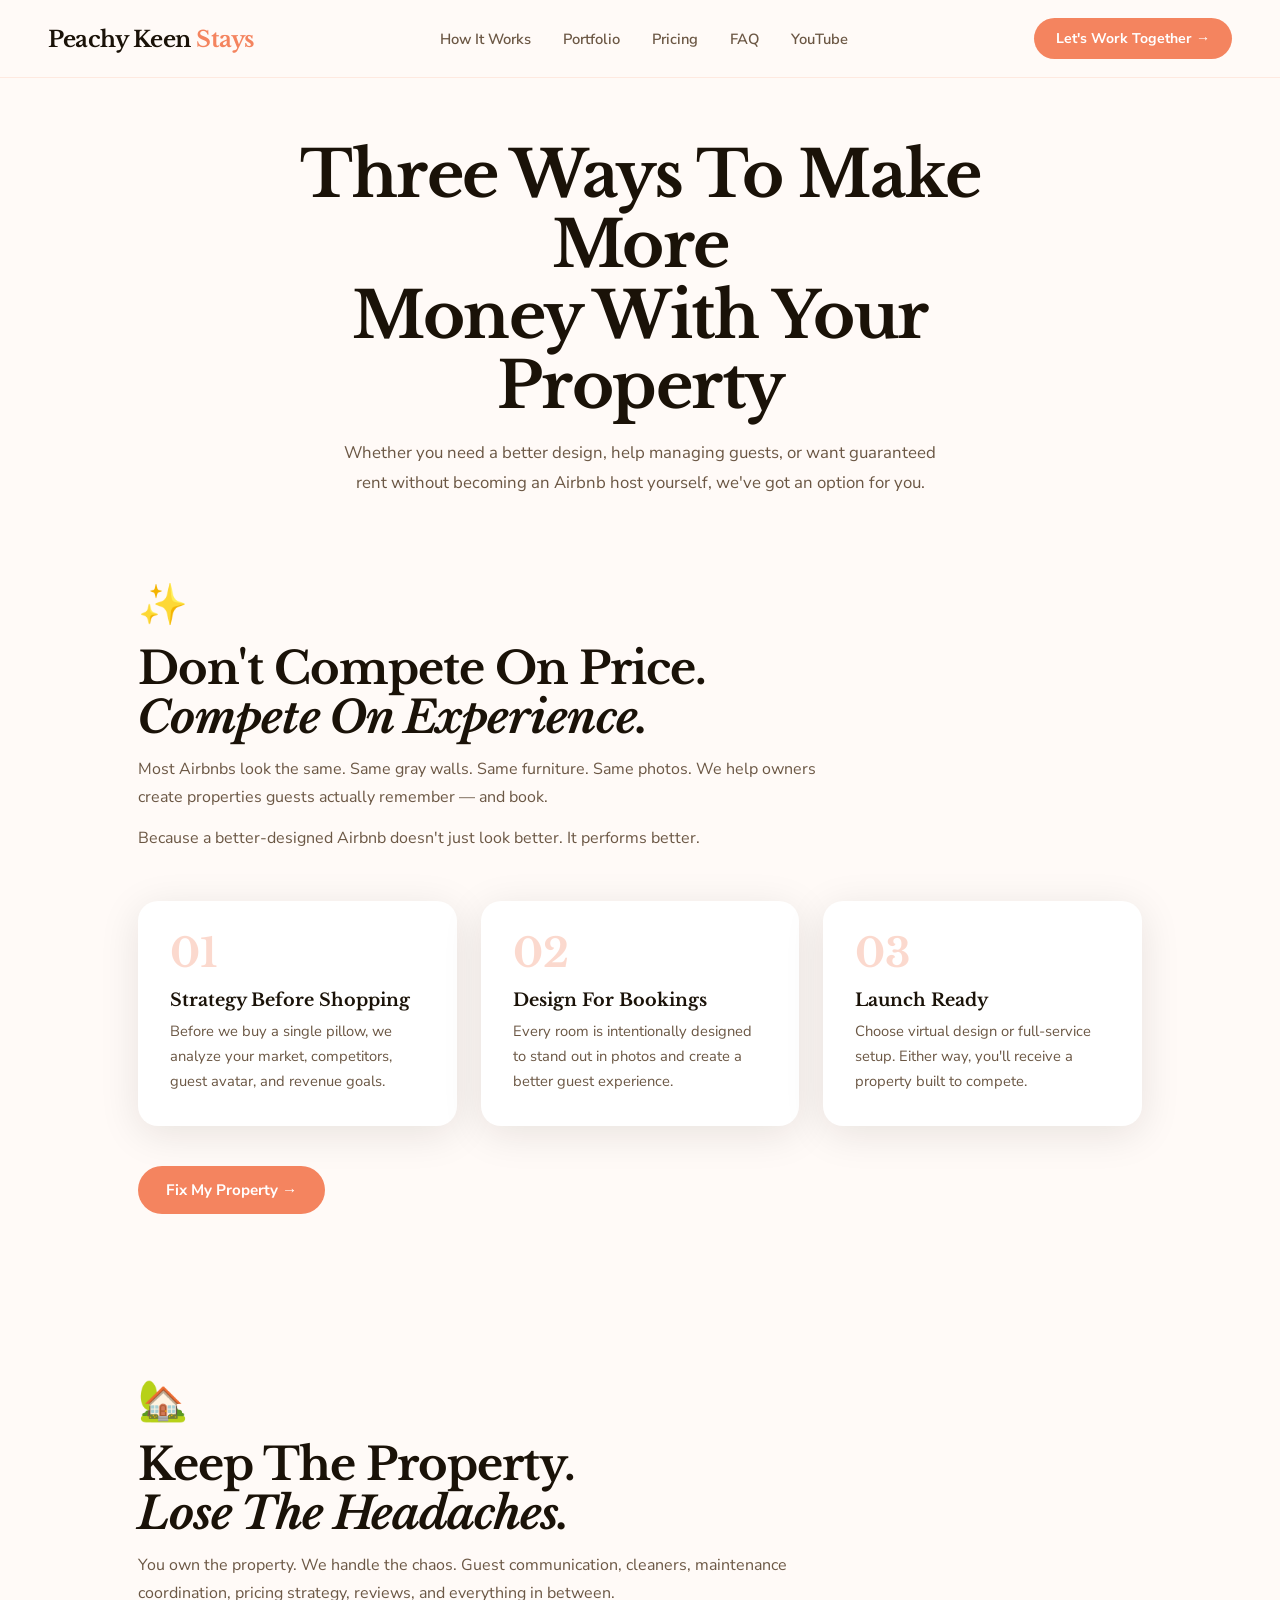
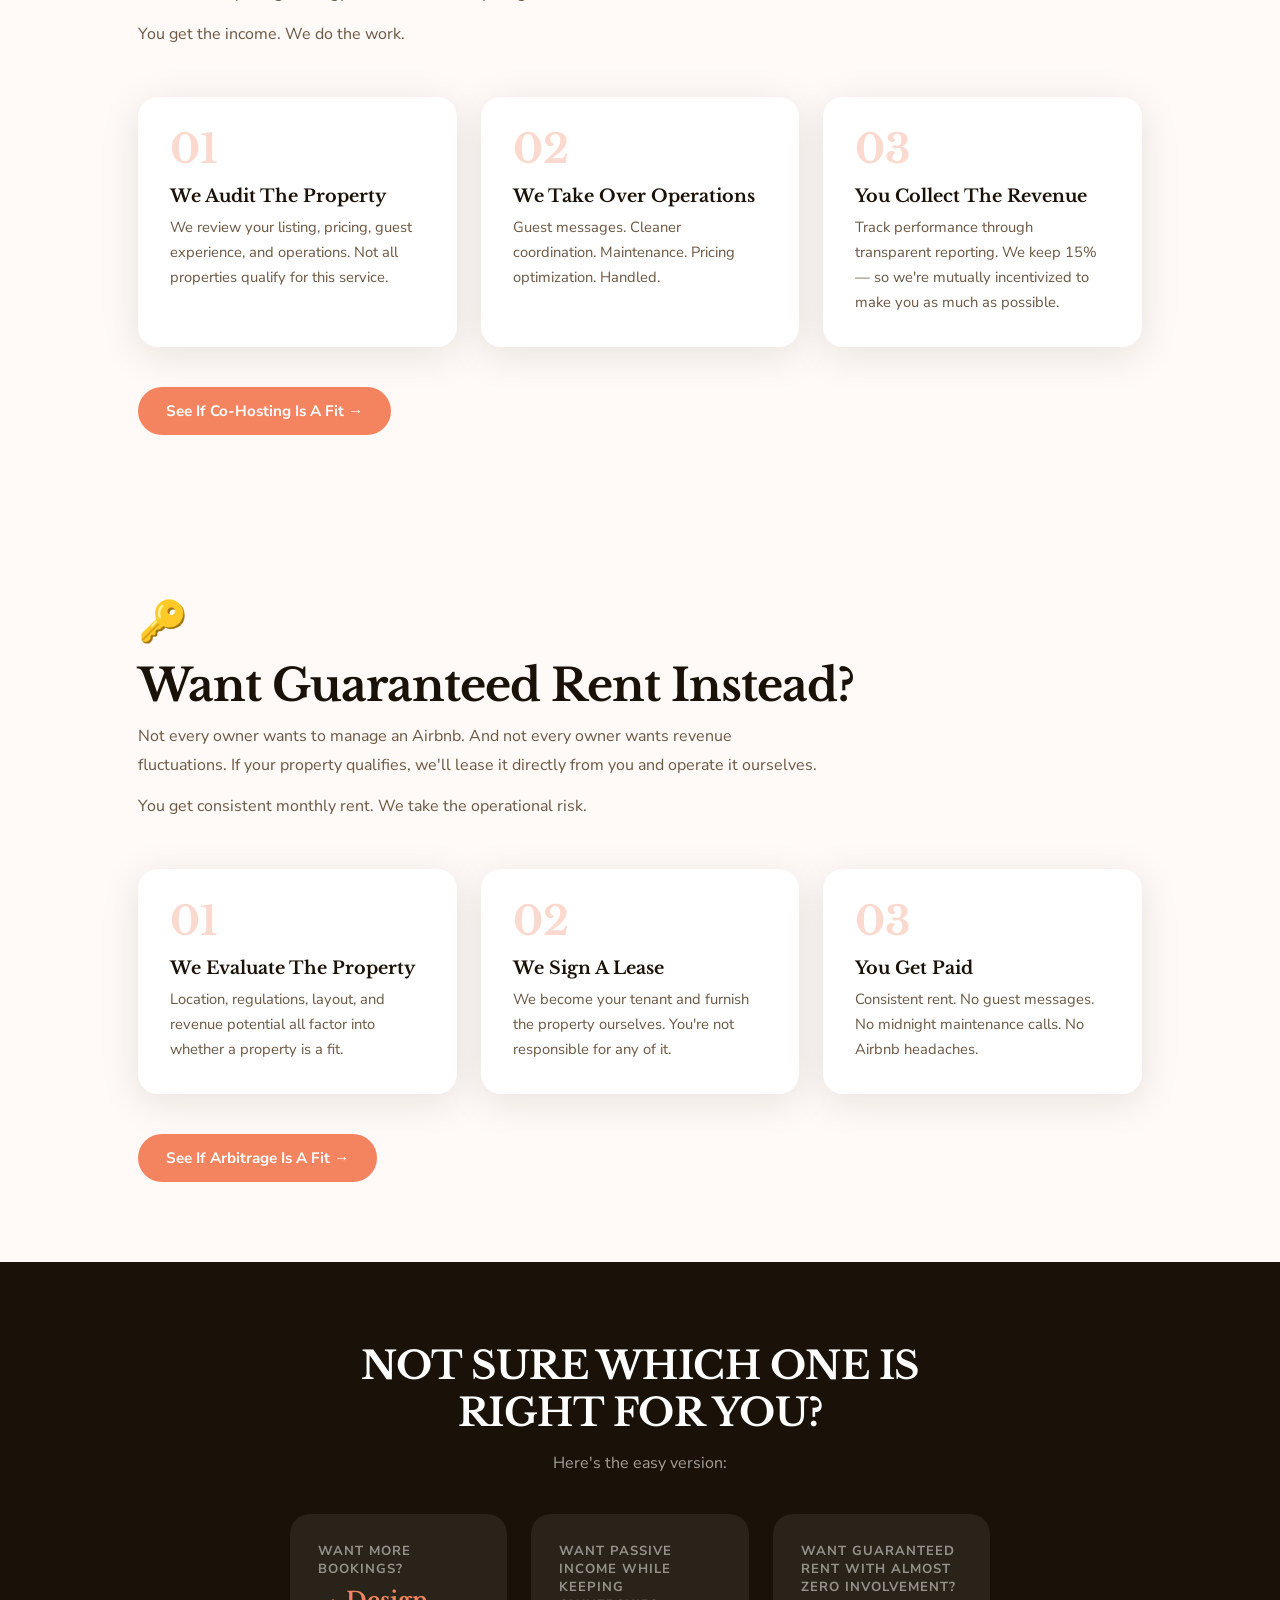
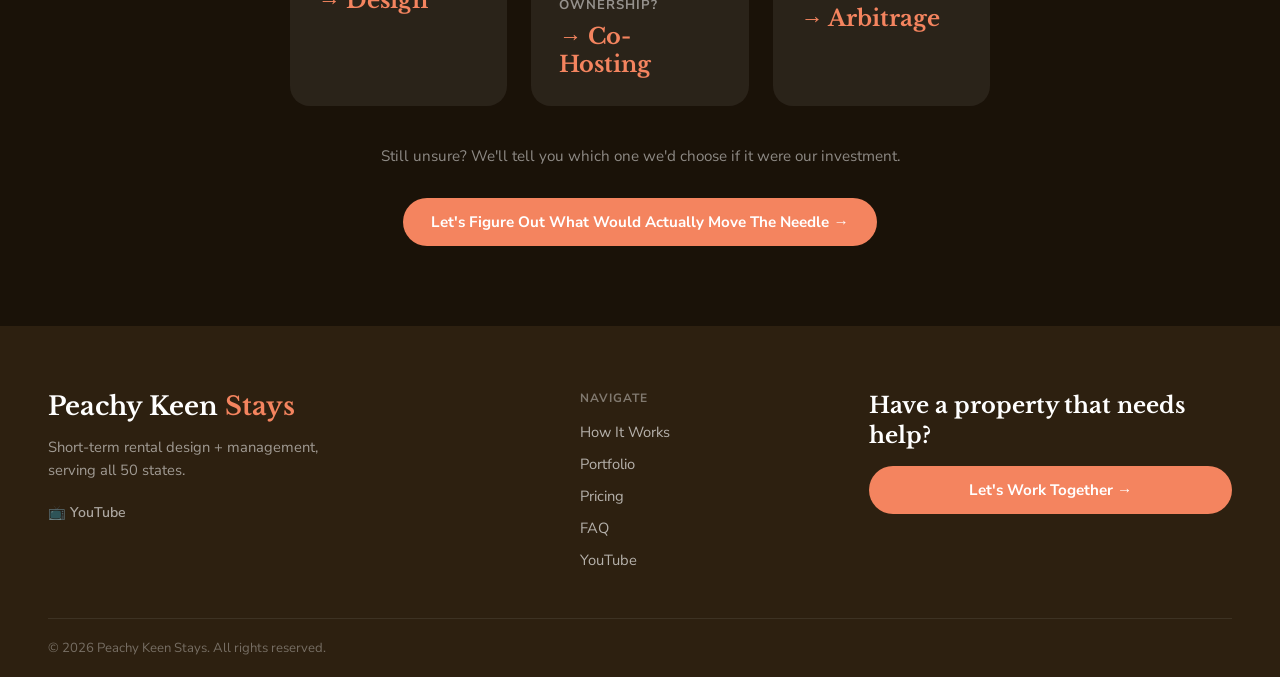
==== commit c0ea38ea: "Remove Instagram link from how-it-works.html" ====
--- a/how-it-works.html
+++ b/how-it-works.html
@@ -1054,7 +1054,6 @@
         <p>Short-term rental design + management, serving all 50 states.</p>
         <div class="footer-socials">
           <a href="https://www.youtube.com/@thisismy_storey/featured" target="_blank">📺 YouTube</a>
-          <a href="#">📸 Instagram</a>
         </div>
       </div>
       <div class="footer-links"><h5>Navigate</h5>
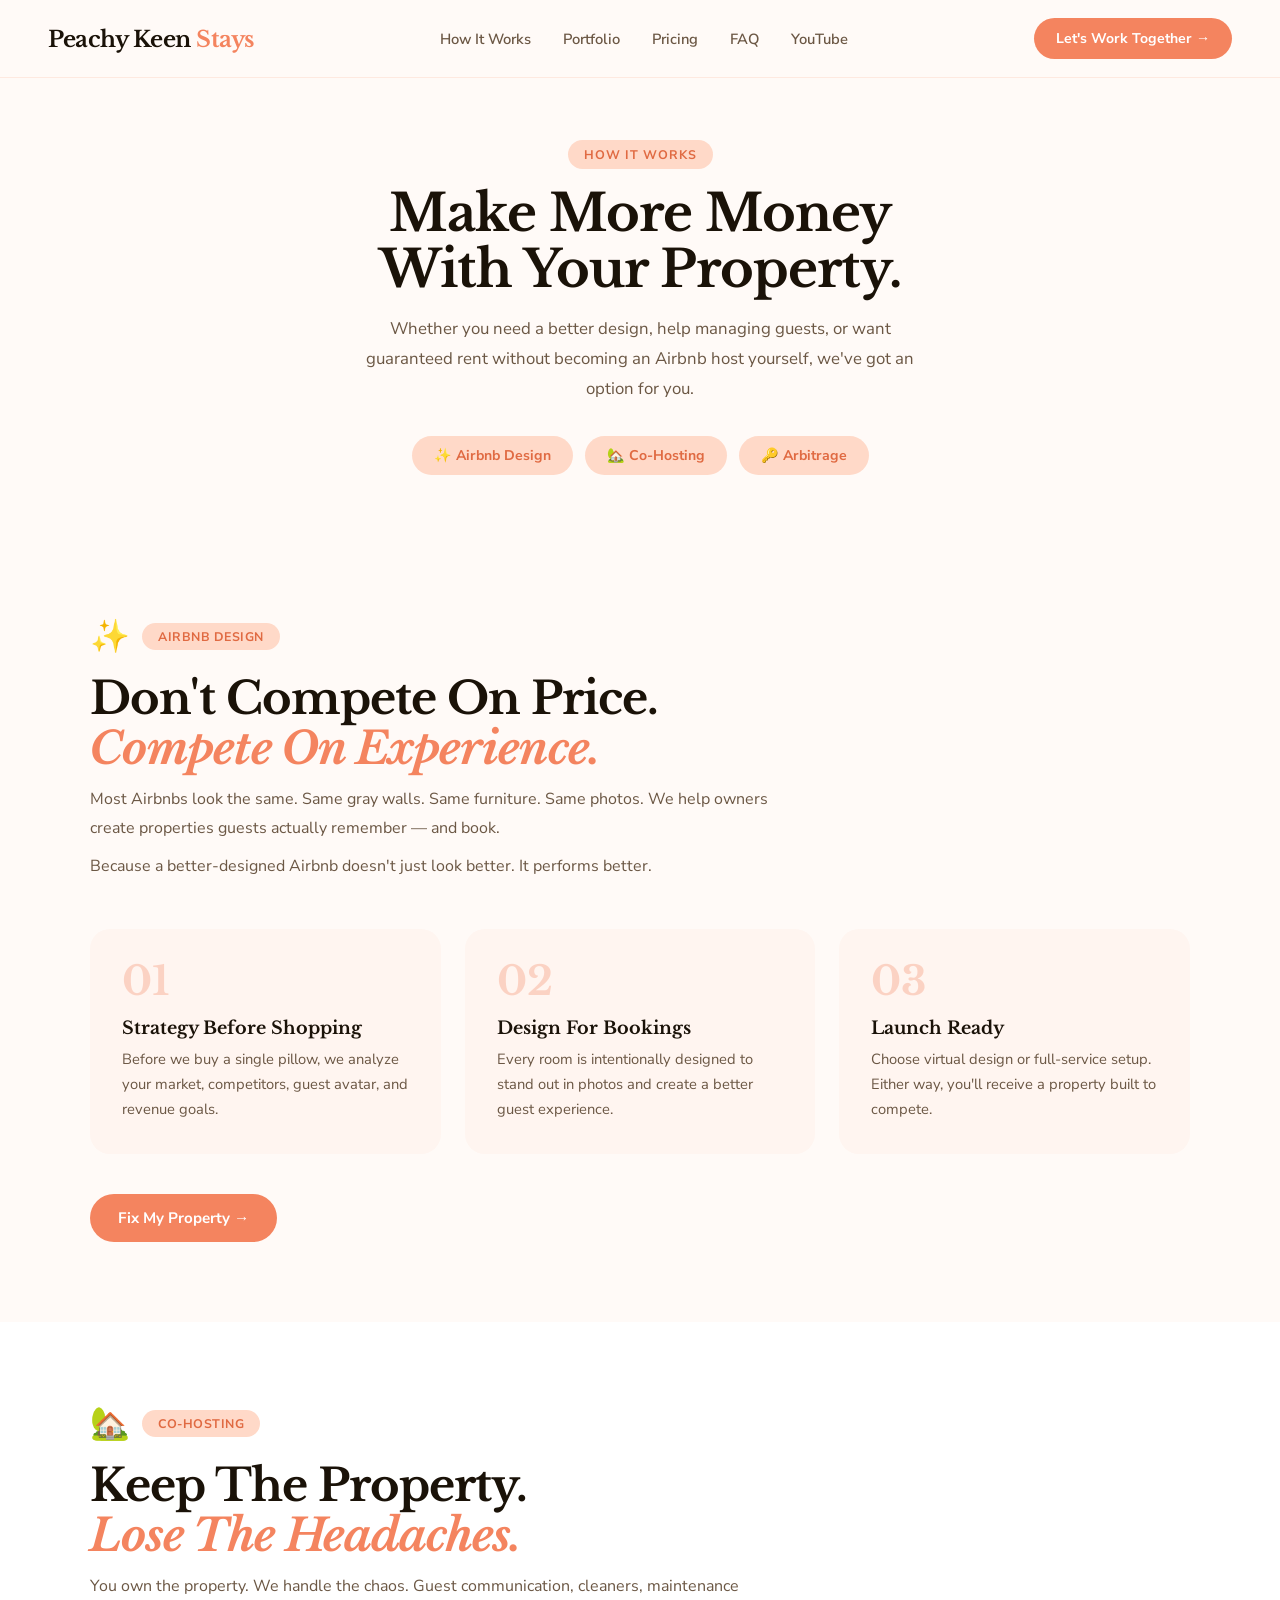
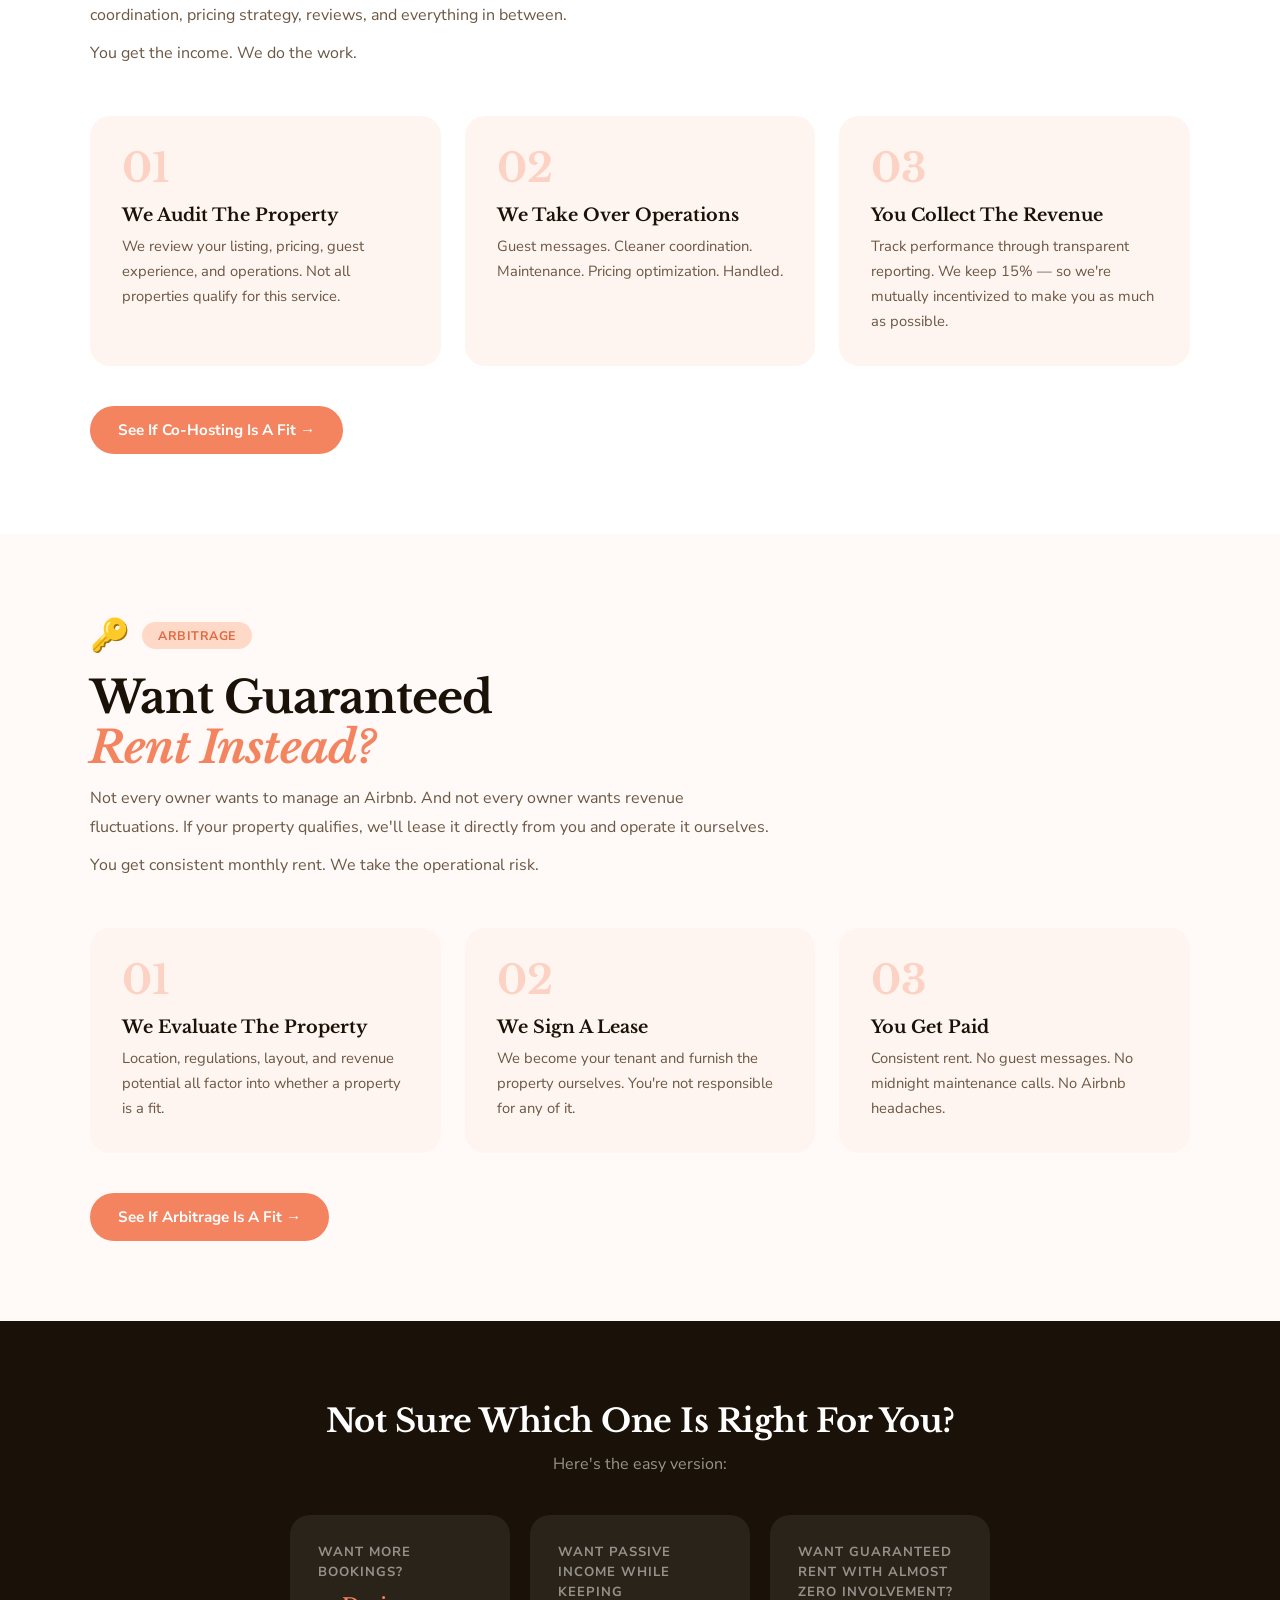
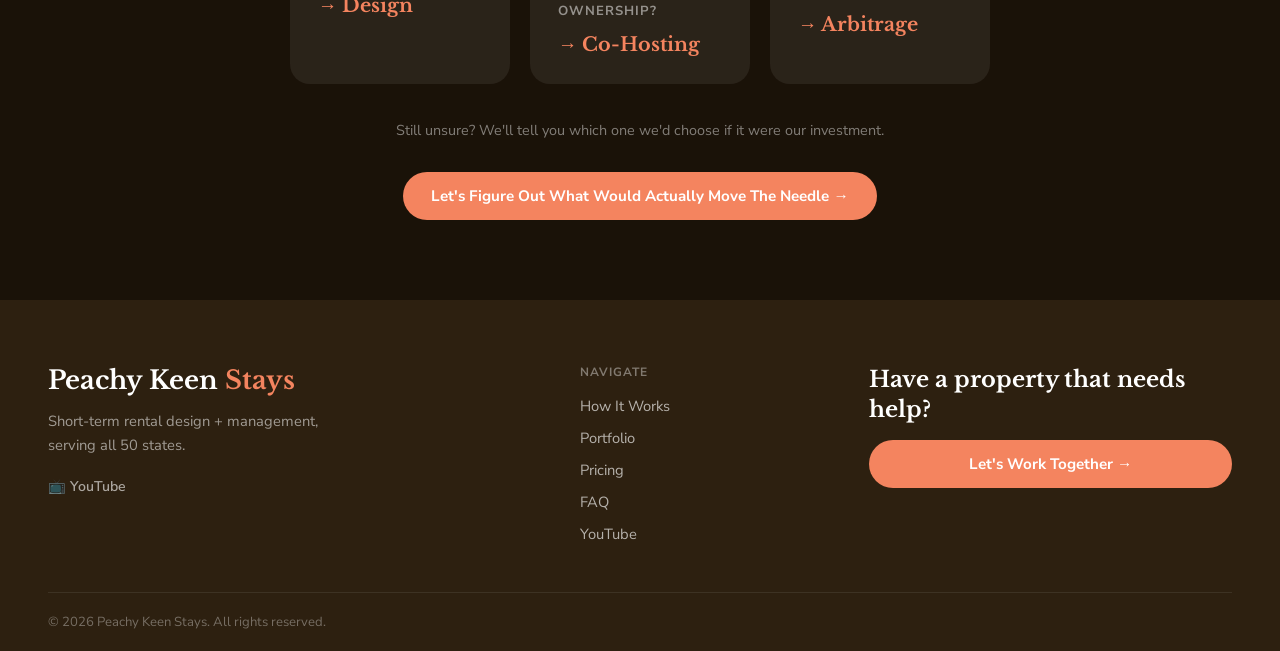
==== commit a639d0db: "Replace with correct How It Works version, strip Instagram" ====
--- a/how-it-works.html
+++ b/how-it-works.html
@@ -811,214 +811,184 @@
 }
 .airbnb-pill:hover { opacity: .85; }
 
-/* Why Us section */
-.why-us-section{padding:80px 48px;background:var(--cream);}
-.why-us-inner{max-width:1200px;margin:0 auto;display:grid;grid-template-columns:1.3fr 1fr;gap:80px;align-items:start;}
-.why-us-text h2{font-family:var(--font-head);font-size:clamp(2rem,3.5vw,3.2rem);font-weight:700;color:var(--dark);letter-spacing:-1px;line-height:1.1;margin-bottom:8px;}
-.why-sub{color:var(--peach);font-size:1.1rem;font-weight:700;margin-bottom:24px;}
-.why-body p{color:var(--mid);line-height:1.8;margin-bottom:12px;}
-.why-list{list-style:none;margin:8px 0 16px;display:flex;flex-direction:column;gap:8px;}
-.why-list li{color:var(--dark);font-weight:700;font-size:1.05rem;}
-.why-closer{font-size:1.05rem;}
-.why-us-visual{display:grid;grid-template-columns:1fr 1fr;gap:16px;}
-.why-card{background:var(--white);border-radius:var(--radius-sm);padding:24px;box-shadow:var(--shadow);text-align:center;}
-.why-icon{font-size:1.8rem;margin-bottom:8px;}
-.why-stat{font-family:var(--font-head);font-size:1.6rem;font-weight:700;color:var(--peach);letter-spacing:-.5px;}
-.why-label{color:var(--mid);font-size:.78rem;font-weight:700;text-transform:uppercase;letter-spacing:.5px;margin-top:4px;}
-
-/* Featured section */
-.featured-section{padding:80px 48px;max-width:1200px;margin:0 auto;}
-.featured-grid{display:grid;grid-template-columns:repeat(3,1fr);gap:28px;margin-bottom:40px;}
-.featured-card{background:var(--white);border-radius:var(--radius);overflow:hidden;box-shadow:var(--shadow);transition:transform .25s,box-shadow .25s;}
-.featured-card:hover{transform:translateY(-4px);box-shadow:var(--shadow-lg);}
-.featured-info{padding:20px 24px;}
-.featured-title{font-family:var(--font-head);font-size:1.1rem;font-weight:700;color:var(--dark);text-decoration:none;display:block;margin-bottom:8px;transition:color .2s;}
-.featured-title:hover{color:var(--peach);}
-.featured-meta{display:flex;gap:12px;flex-wrap:wrap;}
-.featured-meta span{background:var(--peach-light);color:var(--peach-dark);padding:4px 12px;border-radius:50px;font-size:.78rem;font-weight:700;}
-.section-cta{text-align:center;}
-.hero-slider-label{text-align:center;color:var(--mid);font-size:.88rem;margin-top:12px;font-style:italic;}
-
-/* Calculator packages */
-.calc-subtitle{font-family:var(--font-head);font-size:1.1rem;font-weight:700;color:var(--dark);margin-bottom:4px;}
-.calc-fine{color:var(--mid);font-size:.88rem;margin-bottom:32px;}
-.packages-grid{display:grid;grid-template-columns:repeat(3,1fr);gap:24px;}
-.package-card{background:var(--white);border-radius:var(--radius);padding:32px;box-shadow:var(--shadow);position:relative;}
-.featured-package{background:var(--dark);color:white;}
-.featured-package h4,.featured-package .package-price{color:white;}
-.featured-package li{color:rgba(255,255,255,.7);}
-.package-badge{position:absolute;top:-12px;left:50%;transform:translateX(-50%);background:var(--peach);color:white;font-size:.75rem;font-weight:700;padding:4px 16px;border-radius:50px;white-space:nowrap;}
-.package-card h4{font-family:var(--font-head);font-size:1.2rem;font-weight:700;margin-bottom:8px;color:var(--dark);}
-.package-price{font-family:var(--font-head);font-size:1.8rem;font-weight:700;color:var(--peach);margin-bottom:20px;}
-.package-card ul{list-style:none;margin-bottom:28px;display:flex;flex-direction:column;gap:10px;}
-.package-card li{font-size:.88rem;color:var(--mid);font-weight:600;}
-
-/* Final CTA */
-.final-cta{background:var(--dark);padding:80px 48px;text-align:center;}
-.final-cta h2{font-family:var(--font-head);font-size:clamp(2rem,3.5vw,3rem);font-weight:700;color:white;letter-spacing:-.5px;margin-bottom:16px;}
-.final-cta p{color:rgba(255,255,255,.65);font-size:1rem;line-height:1.7;max-width:480px;margin:0 auto 32px;}
-
-@media(max-width:900px){
-  .why-us-inner{grid-template-columns:1fr;gap:40px;}
-  .featured-grid{grid-template-columns:repeat(2,1fr);}
-  .packages-grid{grid-template-columns:1fr;}
-  .why-us-visual{grid-template-columns:repeat(2,1fr);}
-}
-@media(max-width:600px){
-  .why-us-section,.featured-section{padding:60px 20px;}
-  .featured-grid{grid-template-columns:1fr;}
-  .final-cta{padding:60px 20px;}
-}
-
 </style>
   <style>
-    .hiw-hero{padding:140px 48px 80px;max-width:900px;margin:0 auto;text-align:center;}
-    .hiw-hero h1{font-family:var(--font-head);font-size:clamp(2.5rem,5vw,4rem);font-weight:700;color:var(--dark);letter-spacing:-1.5px;line-height:1.1;margin-bottom:16px;}
-    .hiw-hero p{color:var(--mid);font-size:1.05rem;line-height:1.8;max-width:600px;margin:0 auto;}
-    .service-block{max-width:1100px;margin:0 auto 80px;padding:0 48px;}
-    .service-block-header{margin-bottom:48px;}
-    .service-block-header .service-emoji{font-size:2.5rem;margin-bottom:12px;}
-    .service-block-header h2{font-family:var(--font-head);font-size:clamp(2rem,3.5vw,3rem);font-weight:700;color:var(--dark);letter-spacing:-1px;line-height:1.1;margin-bottom:12px;}
-    .service-block-header .service-intro{color:var(--mid);font-size:1rem;line-height:1.8;max-width:680px;}
-    .service-block-header .service-intro p{margin-bottom:12px;}
-    .steps-row{display:grid;grid-template-columns:repeat(3,1fr);gap:24px;margin-bottom:40px;}
-    .step-card{background:var(--white);border-radius:var(--radius);padding:32px;box-shadow:var(--shadow);}
-    .step-num{font-family:var(--font-head);font-size:2.5rem;font-weight:700;color:var(--peach);opacity:.3;line-height:1;margin-bottom:16px;}
-    .step-card h4{font-family:var(--font-head);font-size:1.1rem;font-weight:700;color:var(--dark);margin-bottom:8px;}
-    .step-card p{color:var(--mid);font-size:.92rem;line-height:1.7;}
-    .service-cta-row{display:flex;justify-content:flex-start;}
-    .service-divider{border:none;border-top:1px solid var(--border);max-width:1100px;margin:0 auto 80px;padding:0 48px;}
-    .decision-section{background:var(--dark);padding:80px 48px;text-align:center;}
-    .decision-inner{max-width:700px;margin:0 auto;}
-    .decision-inner h2{font-family:var(--font-head);font-size:clamp(1.8rem,3vw,2.8rem);font-weight:700;color:white;letter-spacing:-.5px;margin-bottom:16px;}
-    .decision-inner .dec-sub{color:rgba(255,255,255,.6);font-size:1rem;margin-bottom:40px;}
-    .decision-grid{display:grid;grid-template-columns:repeat(3,1fr);gap:24px;margin-bottom:40px;}
-    .decision-card{background:rgba(255,255,255,.07);border-radius:var(--radius);padding:28px;text-align:left;}
-    .decision-want{color:rgba(255,255,255,.5);font-size:.82rem;font-weight:700;text-transform:uppercase;letter-spacing:1px;margin-bottom:8px;}
-    .decision-answer{color:var(--peach);font-family:var(--font-head);font-size:1.4rem;font-weight:700;}
-    @media(max-width:768px){
-      .hiw-hero,.service-block{padding-left:20px;padding-right:20px;}
-      .steps-row{grid-template-columns:1fr;}.decision-grid{grid-template-columns:1fr;}
-      .decision-section{padding:60px 20px;}
-    }
+  /* How It Works page extras */
+  .hiw-hero { padding: 140px 48px 60px; background: var(--cream); text-align: center; }
+  .hiw-hero h1 { font-family: var(--font-head); font-size: clamp(2.2rem,4vw,3.5rem); font-weight: 700; color: var(--dark); letter-spacing: -1px; line-height: 1.1; margin-bottom: 16px; }
+  .hiw-hero p { color: var(--mid); font-size: 1.05rem; line-height: 1.8; max-width: 580px; margin: 0 auto 32px; }
+  .hiw-pills { display: flex; gap: 12px; justify-content: center; flex-wrap: wrap; }
+  .hiw-pill { background: var(--peach-light); color: var(--peach-dark); padding: 10px 22px; border-radius: 50px; font-size: 0.88rem; font-weight: 700; text-decoration: none; transition: background 0.2s, color 0.2s; }
+  .hiw-pill:hover { background: var(--peach); color: white; }
+
+  .service-block { padding: 80px 48px; }
+  .service-block:nth-child(even) { background: var(--white); }
+  .service-block-inner { max-width: 1100px; margin: 0 auto; }
+
+  .service-block-header { margin-bottom: 48px; }
+  .service-label-row { display: flex; align-items: center; gap: 12px; margin-bottom: 16px; }
+  .service-emoji-big { font-size: 2rem; }
+  .service-type-pill { background: var(--peach-light); color: var(--peach-dark); padding: 5px 16px; border-radius: 50px; font-size: 0.78rem; font-weight: 700; letter-spacing: 0.5px; text-transform: uppercase; }
+
+  .service-block-header h2 { font-family: var(--font-head); font-size: clamp(2rem,3.5vw,2.8rem); font-weight: 700; color: var(--dark); letter-spacing: -1px; line-height: 1.1; margin-bottom: 12px; }
+  .service-block-header h2 em { font-style: italic; color: var(--peach); }
+  .service-intro { color: var(--mid); font-size: 1rem; line-height: 1.8; max-width: 680px; }
+  .service-intro p { margin-bottom: 10px; }
+
+  .steps-row { display: grid; grid-template-columns: repeat(3,1fr); gap: 24px; margin-bottom: 40px; }
+  .step-card { background: var(--peach-pale); border-radius: var(--radius); padding: 32px; transition: transform 0.2s, box-shadow 0.2s; }
+  .step-card:hover { transform: translateY(-4px); box-shadow: var(--shadow); }
+  .step-num { font-family: var(--font-head); font-size: 2.5rem; font-weight: 700; color: var(--peach); opacity: 0.3; line-height: 1; margin-bottom: 16px; }
+  .step-card h4 { font-family: var(--font-head); font-size: 1.1rem; font-weight: 700; color: var(--dark); margin-bottom: 8px; }
+  .step-card p { color: var(--mid); font-size: 0.92rem; line-height: 1.7; }
+
+  .decision-section { background: var(--dark); padding: 80px 48px; text-align: center; }
+  .decision-inner { max-width: 700px; margin: 0 auto; }
+  .decision-inner h2 { font-family: var(--font-head); font-size: clamp(1.6rem,2.5vw,2.4rem); font-weight: 700; color: white; letter-spacing: -0.5px; margin-bottom: 12px; }
+  .decision-inner .dec-sub { color: rgba(255,255,255,0.55); font-size: 1rem; margin-bottom: 40px; }
+  .decision-grid { display: grid; grid-template-columns: repeat(3,1fr); gap: 20px; margin-bottom: 36px; }
+  .decision-card { background: rgba(255,255,255,0.07); border-radius: var(--radius); padding: 28px; text-align: left; }
+  .decision-want { color: rgba(255,255,255,0.5); font-size: 0.82rem; font-weight: 700; text-transform: uppercase; letter-spacing: 1px; margin-bottom: 10px; line-height: 1.5; }
+  .decision-answer { color: var(--peach); font-family: var(--font-head); font-size: 1.2rem; font-weight: 700; }
+
+  @media(max-width:768px) {
+    .hiw-hero { padding: 110px 20px 40px; }
+    .service-block { padding: 60px 20px; }
+    .steps-row { grid-template-columns: 1fr; }
+    .decision-grid { grid-template-columns: 1fr; }
+    .decision-section { padding: 60px 20px; }
+  }
   </style>
 </head>
 <body>
 
+  <!-- NAV -->
   <nav class="nav">
     <a href="index.html" class="nav-logo">Peachy Keen <span>Stays</span></a>
     <ul class="nav-links">
       <li><a href="how-it-works.html">How It Works</a></li>
       <li><a href="portfolio.html">Portfolio</a></li>
-      <li><a href="index.html#calculator">Pricing</a></li>
-      <li><a href="index.html#faq">FAQ</a></li>
+      <li><a href="#calculator">Pricing</a></li>
+      <li><a href="#faq">FAQ</a></li>
       <li><a href="https://www.youtube.com/@thisismy_storey/featured" target="_blank">YouTube</a></li>
     </ul>
     <button class="nav-cta" onclick="openModal()">Let's Work Together →</button>
     <button class="hamburger" onclick="toggleMenu()">☰</button>
   </nav>
 
+  <!-- HERO -->
   <div class="hiw-hero">
-    <h1>Three Ways To Make More<br>Money With Your Property</h1>
+    <div class="section-label">How It Works</div>
+    <h1>Make More Money<br>With Your Property.</h1>
     <p>Whether you need a better design, help managing guests, or want guaranteed rent without becoming an Airbnb host yourself, we've got an option for you.</p>
+    <div class="hiw-pills">
+      <a href="#design" class="hiw-pill">✨ Airbnb Design</a>
+      <a href="#cohosting" class="hiw-pill">🏡 Co-Hosting</a>
+      <a href="#arbitrage" class="hiw-pill">🔑 Arbitrage</a>
+    </div>
   </div>
 
   <!-- ✨ AIRBNB DESIGN -->
   <div class="service-block" id="design">
-    <div class="service-block-header">
-      <div class="service-emoji">✨</div>
-      <h2>Don't Compete On Price.<br><em>Compete On Experience.</em></h2>
-      <div class="service-intro">
-        <p>Most Airbnbs look the same. Same gray walls. Same furniture. Same photos. We help owners create properties guests actually remember — and book.</p>
-        <p>Because a better-designed Airbnb doesn't just look better. It performs better.</p>
+    <div class="service-block-inner">
+      <div class="service-block-header">
+        <div class="service-label-row">
+          <span class="service-emoji-big">✨</span>
+          <span class="service-type-pill">Airbnb Design</span>
+        </div>
+        <h2>Don't Compete On Price.<br><em>Compete On Experience.</em></h2>
+        <div class="service-intro">
+          <p>Most Airbnbs look the same. Same gray walls. Same furniture. Same photos. We help owners create properties guests actually remember — and book.</p>
+          <p>Because a better-designed Airbnb doesn't just look better. It performs better.</p>
+        </div>
       </div>
-    </div>
-    <div class="steps-row">
-      <div class="step-card">
-        <div class="step-num">01</div>
-        <h4>Strategy Before Shopping</h4>
-        <p>Before we buy a single pillow, we analyze your market, competitors, guest avatar, and revenue goals.</p>
+      <div class="steps-row">
+        <div class="step-card">
+          <div class="step-num">01</div>
+          <h4>Strategy Before Shopping</h4>
+          <p>Before we buy a single pillow, we analyze your market, competitors, guest avatar, and revenue goals.</p>
+        </div>
+        <div class="step-card">
+          <div class="step-num">02</div>
+          <h4>Design For Bookings</h4>
+          <p>Every room is intentionally designed to stand out in photos and create a better guest experience.</p>
+        </div>
+        <div class="step-card">
+          <div class="step-num">03</div>
+          <h4>Launch Ready</h4>
+          <p>Choose virtual design or full-service setup. Either way, you'll receive a property built to compete.</p>
+        </div>
       </div>
-      <div class="step-card">
-        <div class="step-num">02</div>
-        <h4>Design For Bookings</h4>
-        <p>Every room is intentionally designed to stand out in photos and create a better guest experience.</p>
-      </div>
-      <div class="step-card">
-        <div class="step-num">03</div>
-        <h4>Launch Ready</h4>
-        <p>Choose virtual design or full-service setup. Either way, you'll receive a property built to compete.</p>
-      </div>
-    </div>
-    <div class="service-cta-row">
       <button class="btn-primary" onclick="openModal()">Fix My Property →</button>
     </div>
   </div>
 
-  <hr class="service-divider">
-
   <!-- 🏡 CO-HOSTING -->
   <div class="service-block" id="cohosting">
-    <div class="service-block-header">
-      <div class="service-emoji">🏡</div>
-      <h2>Keep The Property.<br><em>Lose The Headaches.</em></h2>
-      <div class="service-intro">
-        <p>You own the property. We handle the chaos. Guest communication, cleaners, maintenance coordination, pricing strategy, reviews, and everything in between.</p>
-        <p>You get the income. We do the work.</p>
+    <div class="service-block-inner">
+      <div class="service-block-header">
+        <div class="service-label-row">
+          <span class="service-emoji-big">🏡</span>
+          <span class="service-type-pill">Co-Hosting</span>
+        </div>
+        <h2>Keep The Property.<br><em>Lose The Headaches.</em></h2>
+        <div class="service-intro">
+          <p>You own the property. We handle the chaos. Guest communication, cleaners, maintenance coordination, pricing strategy, reviews, and everything in between.</p>
+          <p>You get the income. We do the work.</p>
+        </div>
       </div>
-    </div>
-    <div class="steps-row">
-      <div class="step-card">
-        <div class="step-num">01</div>
-        <h4>We Audit The Property</h4>
-        <p>We review your listing, pricing, guest experience, and operations. Not all properties qualify for this service.</p>
+      <div class="steps-row">
+        <div class="step-card">
+          <div class="step-num">01</div>
+          <h4>We Audit The Property</h4>
+          <p>We review your listing, pricing, guest experience, and operations. Not all properties qualify for this service.</p>
+        </div>
+        <div class="step-card">
+          <div class="step-num">02</div>
+          <h4>We Take Over Operations</h4>
+          <p>Guest messages. Cleaner coordination. Maintenance. Pricing optimization. Handled.</p>
+        </div>
+        <div class="step-card">
+          <div class="step-num">03</div>
+          <h4>You Collect The Revenue</h4>
+          <p>Track performance through transparent reporting. We keep 15% — so we're mutually incentivized to make you as much as possible.</p>
+        </div>
       </div>
-      <div class="step-card">
-        <div class="step-num">02</div>
-        <h4>We Take Over Operations</h4>
-        <p>Guest messages. Cleaner coordination. Maintenance. Pricing optimization. Handled.</p>
-      </div>
-      <div class="step-card">
-        <div class="step-num">03</div>
-        <h4>You Collect The Revenue</h4>
-        <p>Track performance through transparent reporting. We keep 15% — so we're mutually incentivized to make you as much as possible.</p>
-      </div>
-    </div>
-    <div class="service-cta-row">
       <button class="btn-primary" onclick="openModal()">See If Co-Hosting Is A Fit →</button>
     </div>
   </div>
 
-  <hr class="service-divider">
-
   <!-- 🔑 ARBITRAGE -->
   <div class="service-block" id="arbitrage">
-    <div class="service-block-header">
-      <div class="service-emoji">🔑</div>
-      <h2>Want Guaranteed Rent Instead?</h2>
-      <div class="service-intro">
-        <p>Not every owner wants to manage an Airbnb. And not every owner wants revenue fluctuations. If your property qualifies, we'll lease it directly from you and operate it ourselves.</p>
-        <p>You get consistent monthly rent. We take the operational risk.</p>
+    <div class="service-block-inner">
+      <div class="service-block-header">
+        <div class="service-label-row">
+          <span class="service-emoji-big">🔑</span>
+          <span class="service-type-pill">Arbitrage</span>
+        </div>
+        <h2>Want Guaranteed<br><em>Rent Instead?</em></h2>
+        <div class="service-intro">
+          <p>Not every owner wants to manage an Airbnb. And not every owner wants revenue fluctuations. If your property qualifies, we'll lease it directly from you and operate it ourselves.</p>
+          <p>You get consistent monthly rent. We take the operational risk.</p>
+        </div>
       </div>
-    </div>
-    <div class="steps-row">
-      <div class="step-card">
-        <div class="step-num">01</div>
-        <h4>We Evaluate The Property</h4>
-        <p>Location, regulations, layout, and revenue potential all factor into whether a property is a fit.</p>
+      <div class="steps-row">
+        <div class="step-card">
+          <div class="step-num">01</div>
+          <h4>We Evaluate The Property</h4>
+          <p>Location, regulations, layout, and revenue potential all factor into whether a property is a fit.</p>
+        </div>
+        <div class="step-card">
+          <div class="step-num">02</div>
+          <h4>We Sign A Lease</h4>
+          <p>We become your tenant and furnish the property ourselves. You're not responsible for any of it.</p>
+        </div>
+        <div class="step-card">
+          <div class="step-num">03</div>
+          <h4>You Get Paid</h4>
+          <p>Consistent rent. No guest messages. No midnight maintenance calls. No Airbnb headaches.</p>
+        </div>
       </div>
-      <div class="step-card">
-        <div class="step-num">02</div>
-        <h4>We Sign A Lease</h4>
-        <p>We become your tenant and furnish the property ourselves. You're not responsible for any of it.</p>
-      </div>
-      <div class="step-card">
-        <div class="step-num">03</div>
-        <h4>You Get Paid</h4>
-        <p>Consistent rent. No guest messages. No midnight maintenance calls. No Airbnb headaches.</p>
-      </div>
-    </div>
-    <div class="service-cta-row">
       <button class="btn-primary" onclick="openModal()">See If Arbitrage Is A Fit →</button>
     </div>
   </div>
@@ -1026,7 +996,7 @@
   <!-- DECISION HELPER -->
   <div class="decision-section">
     <div class="decision-inner">
-      <h2>NOT SURE WHICH ONE IS RIGHT FOR YOU?</h2>
+      <h2>Not Sure Which One Is Right For You?</h2>
       <p class="dec-sub">Here's the easy version:</p>
       <div class="decision-grid">
         <div class="decision-card">
@@ -1042,11 +1012,12 @@
           <div class="decision-answer">→ Arbitrage</div>
         </div>
       </div>
-      <p style="color:rgba(255,255,255,.5);font-size:.95rem;margin-bottom:32px;">Still unsure? We'll tell you which one we'd choose if it were our investment.</p>
+      <p style="color:rgba(255,255,255,0.45);font-size:0.9rem;margin-bottom:32px;">Still unsure? We'll tell you which one we'd choose if it were our investment.</p>
       <button class="btn-primary" onclick="openModal()">Let's Figure Out What Would Actually Move The Needle →</button>
     </div>
   </div>
 
+  <!-- FOOTER -->
   <footer class="footer">
     <div class="footer-inner">
       <div class="footer-brand">
@@ -1056,11 +1027,12 @@
           <a href="https://www.youtube.com/@thisismy_storey/featured" target="_blank">📺 YouTube</a>
         </div>
       </div>
-      <div class="footer-links"><h5>Navigate</h5>
+      <div class="footer-links">
+        <h5>Navigate</h5>
         <a href="how-it-works.html">How It Works</a>
         <a href="portfolio.html">Portfolio</a>
-        <a href="index.html#calculator">Pricing</a>
-        <a href="index.html#faq">FAQ</a>
+        <a href="#calculator">Pricing</a>
+        <a href="#faq">FAQ</a>
         <a href="https://www.youtube.com/@thisismy_storey/featured" target="_blank">YouTube</a>
       </div>
       <div class="footer-cta">
@@ -1070,12 +1042,8 @@
     </div>
     <div class="footer-bottom"><p>© 2026 Peachy Keen Stays. All rights reserved.</p></div>
   </footer>
-  <div class="lightbox-overlay" id="lightboxOverlay" onclick="if(event.target===this)closeLightbox()">
-    <button class="lightbox-close" onclick="closeLightbox()">✕</button>
-    <button class="lightbox-nav lightbox-prev" onclick="lightboxPrev()">‹</button>
-    <img class="lightbox-img" id="lightboxImg" src="" alt="">
-    <button class="lightbox-nav lightbox-next" onclick="lightboxNext()">›</button>
-  </div>
+
+  <!-- MODAL -->
   <div class="modal-overlay" id="bookingModal" onclick="closeModalOutside(event)">
     <div class="modal-box">
       <button class="modal-close" onclick="closeModal()">✕</button>
@@ -1093,11 +1061,14 @@
       </div>
     </div>
   </div>
+
+  <!-- STICKY BAR -->
   <div class="sticky-bar" id="stickyBar">
     <p>Have a property that needs help? <span>Let's figure out what would actually move the needle.</span></p>
     <button class="btn-primary" onclick="openModal()">Let's Talk →</button>
     <button class="sticky-bar-close" onclick="closeStickyBar()">✕</button>
   </div>
+
   <script>
 // ========================
 // BEFORE/AFTER SLIDER
@@ -1326,6 +1297,6 @@
   if (e.key === 'Escape') closeLightbox();
 });
 
-</script>
+  </script>
 </body>
 </html>
